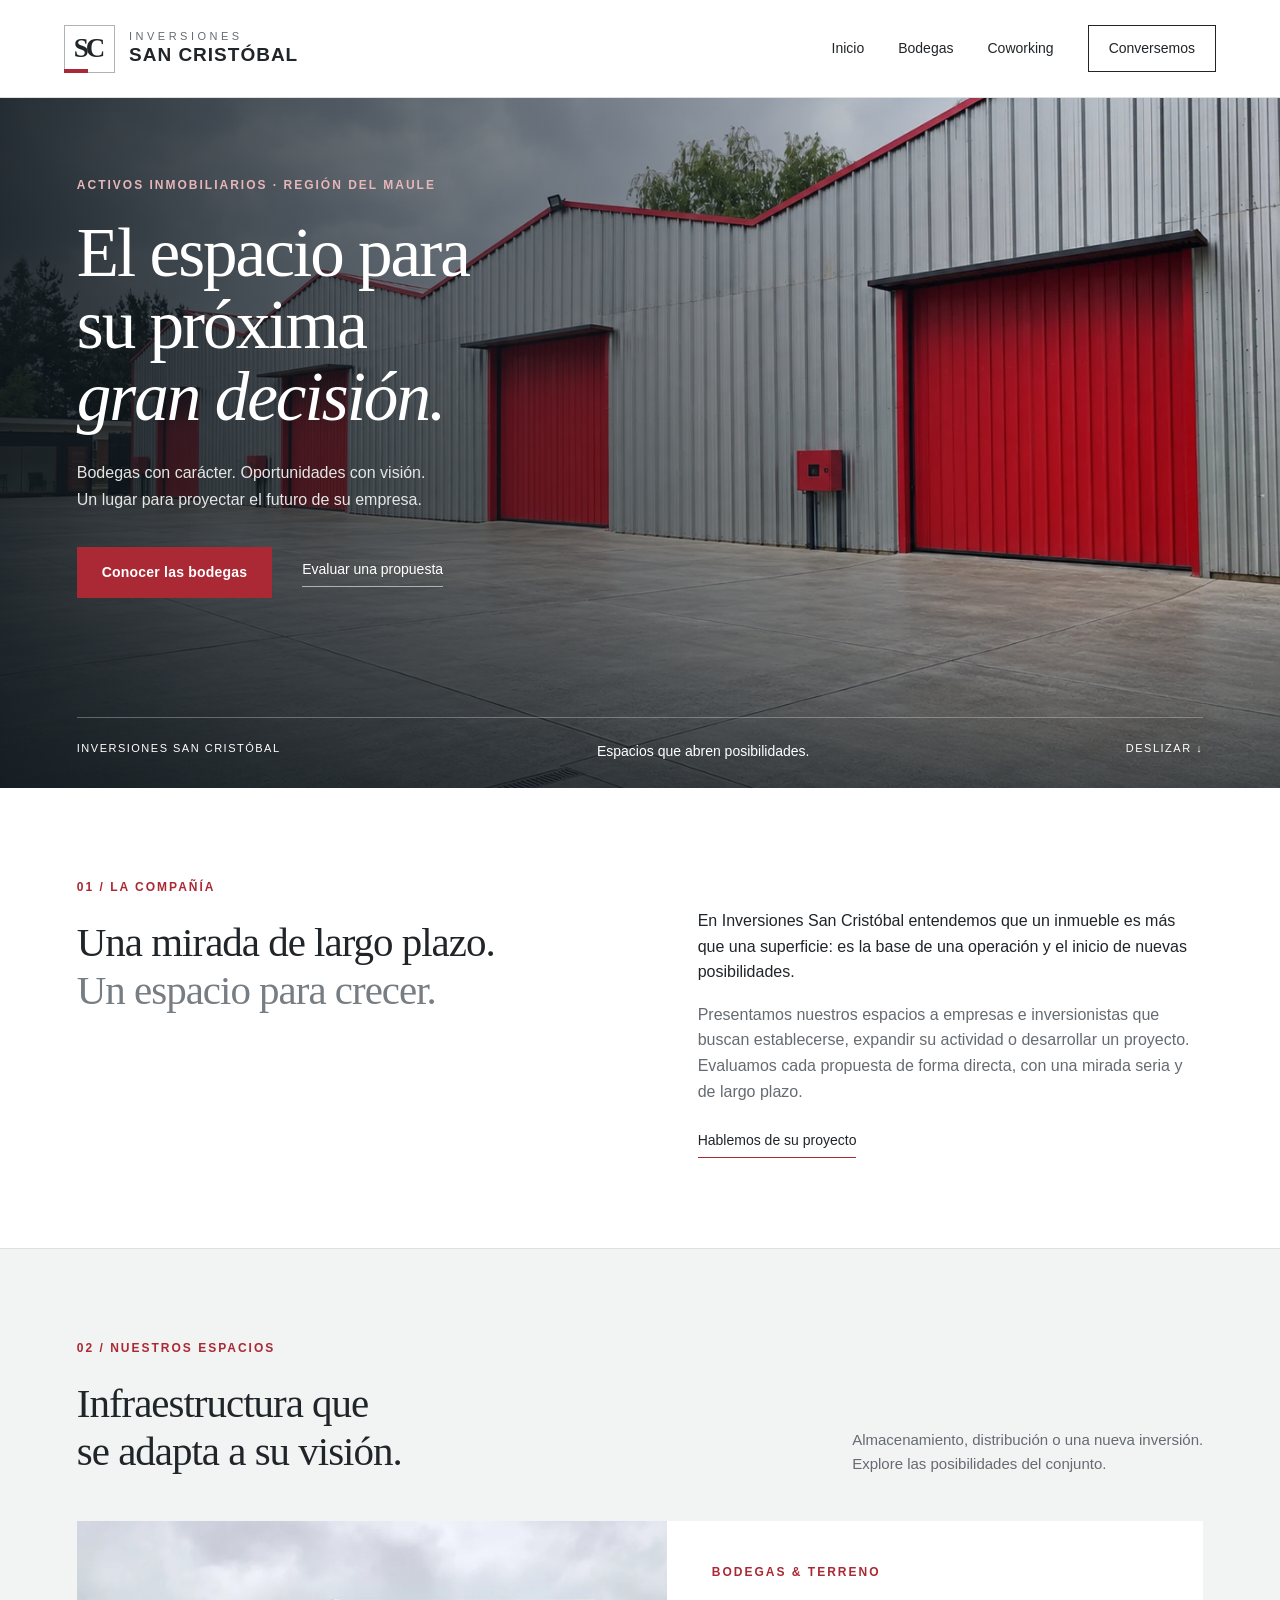
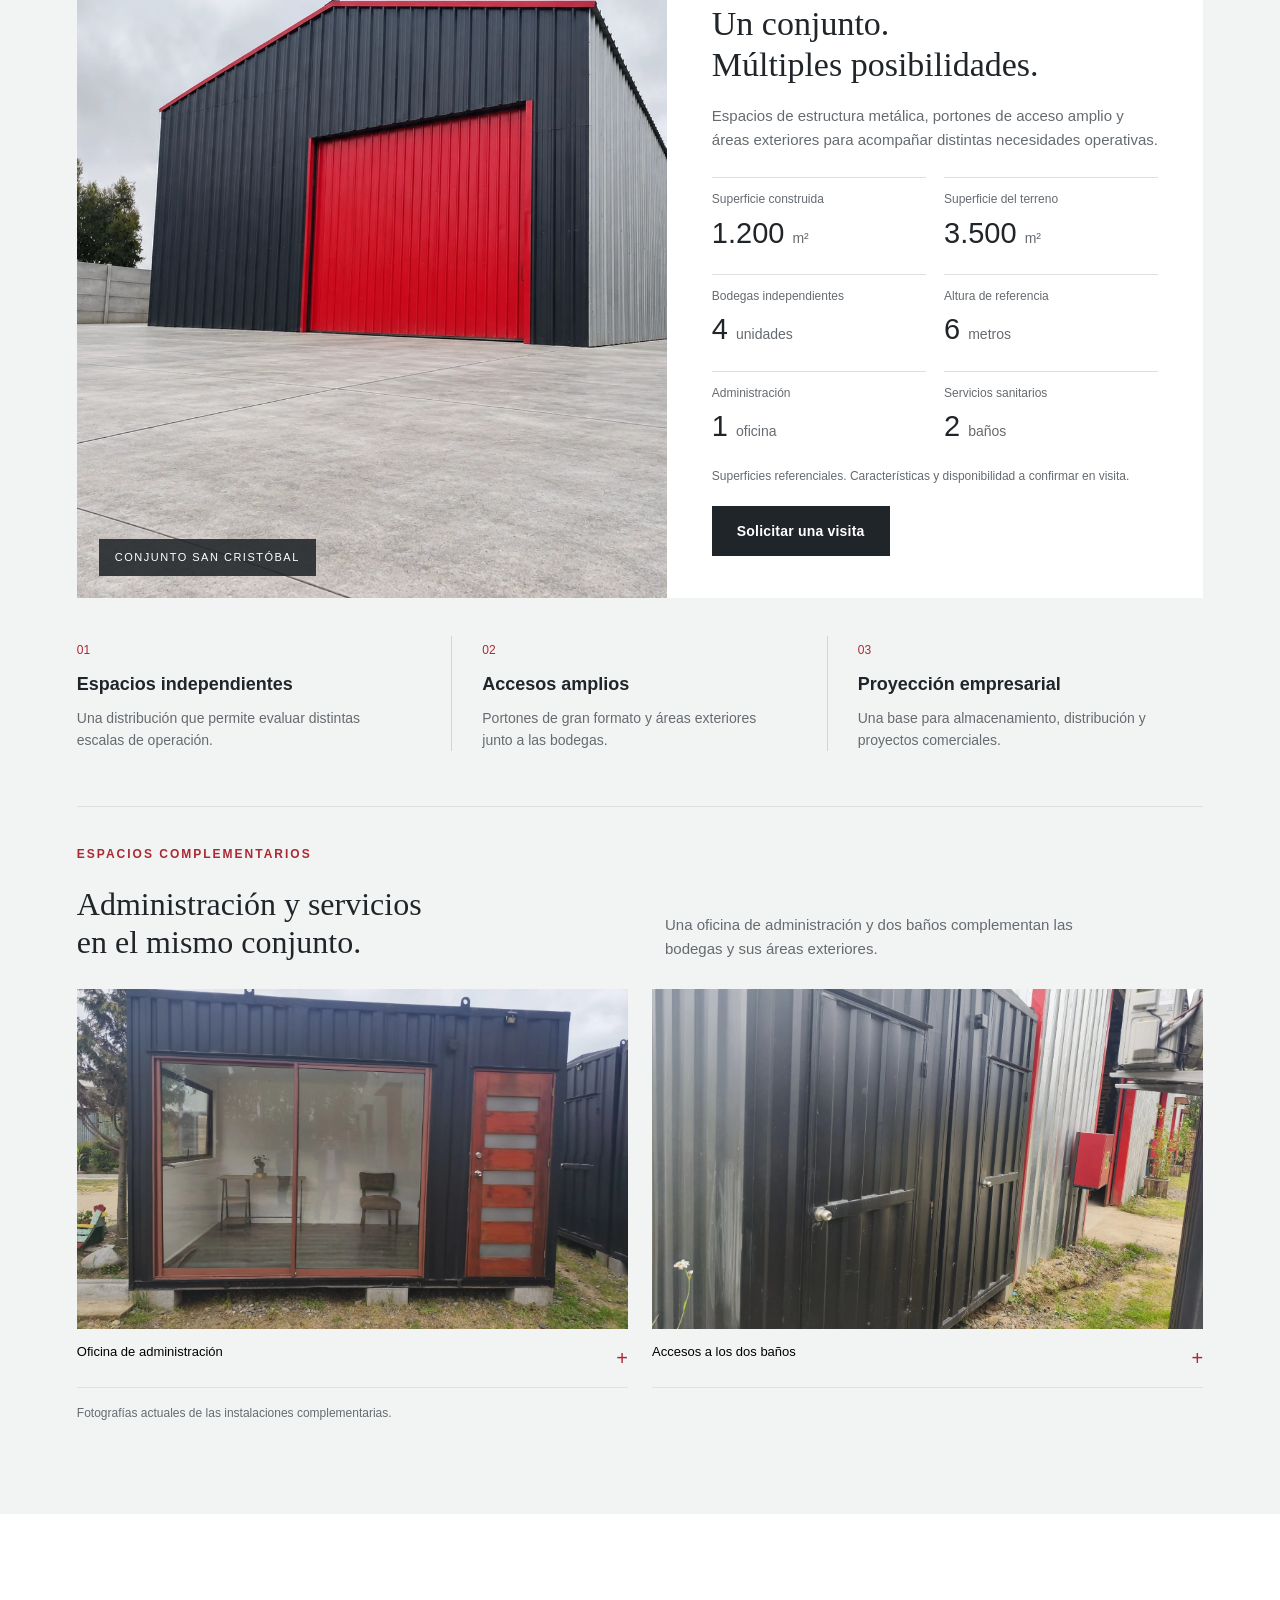
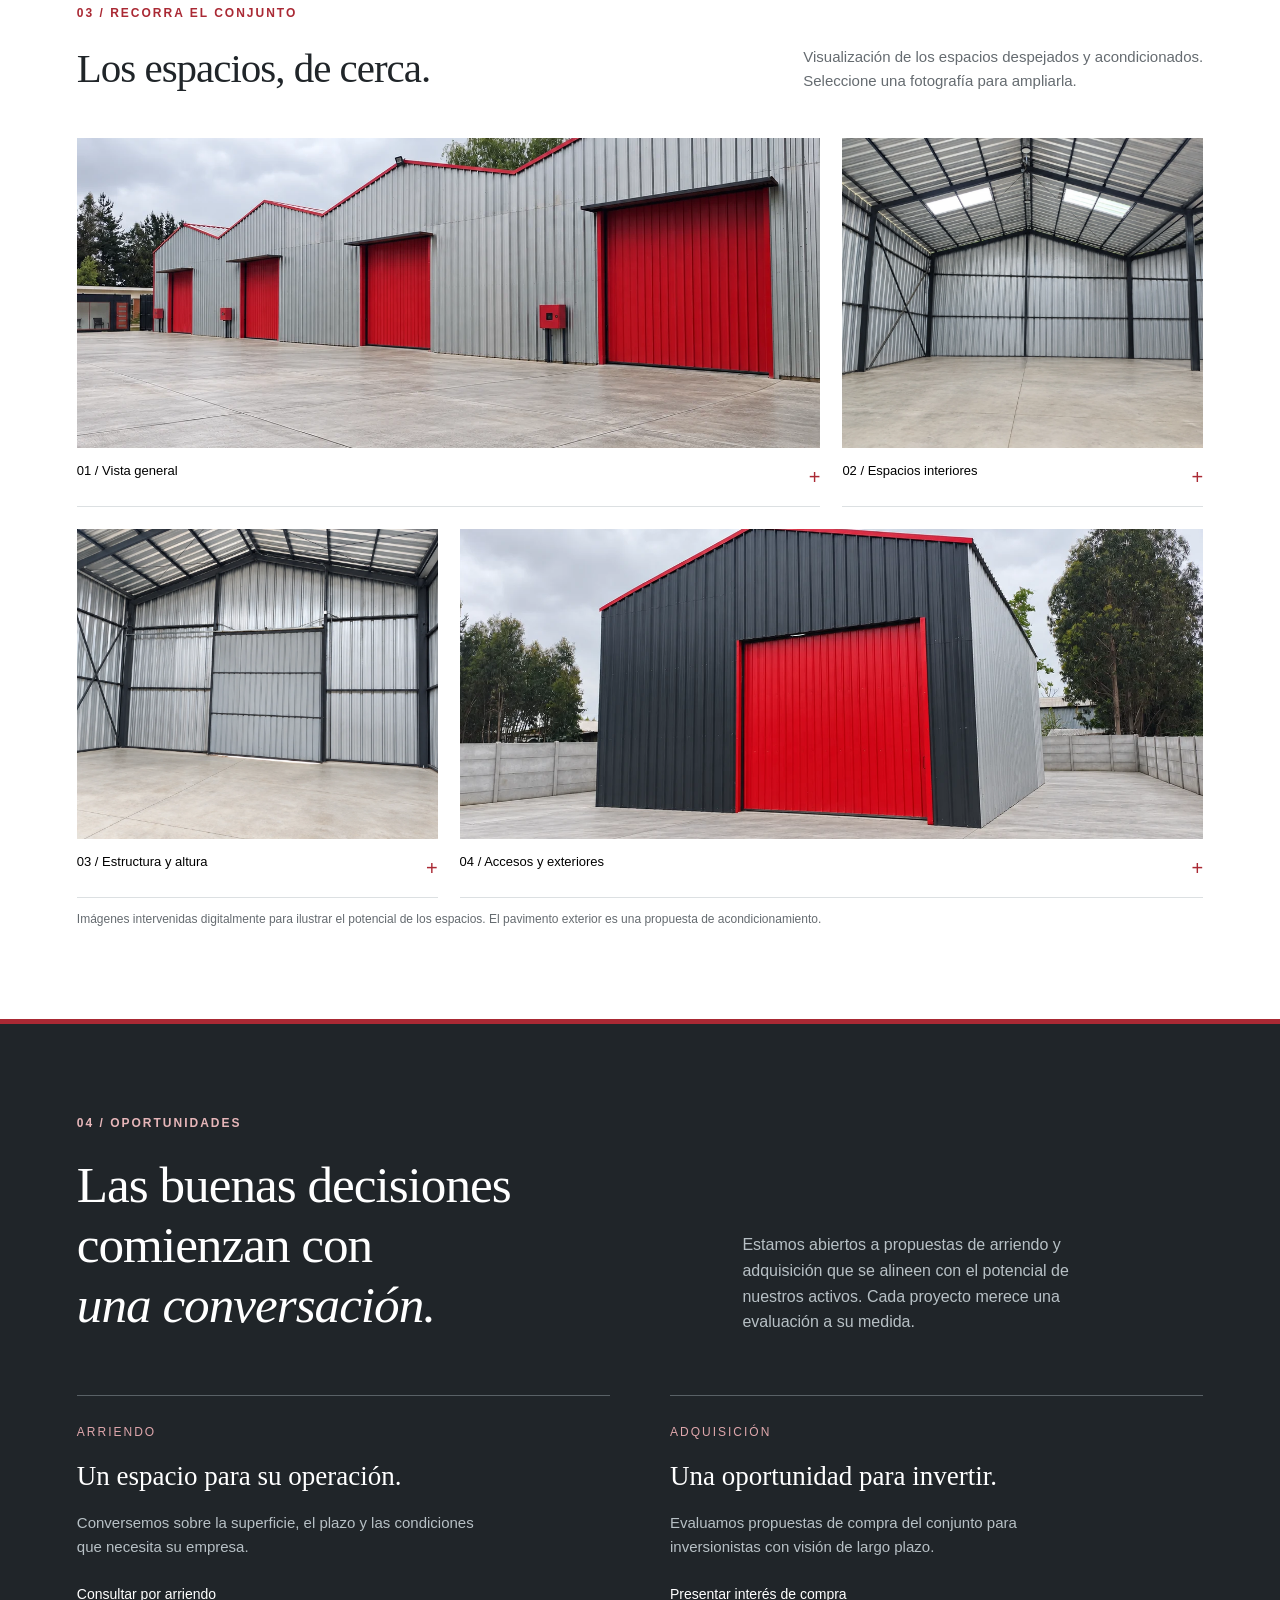
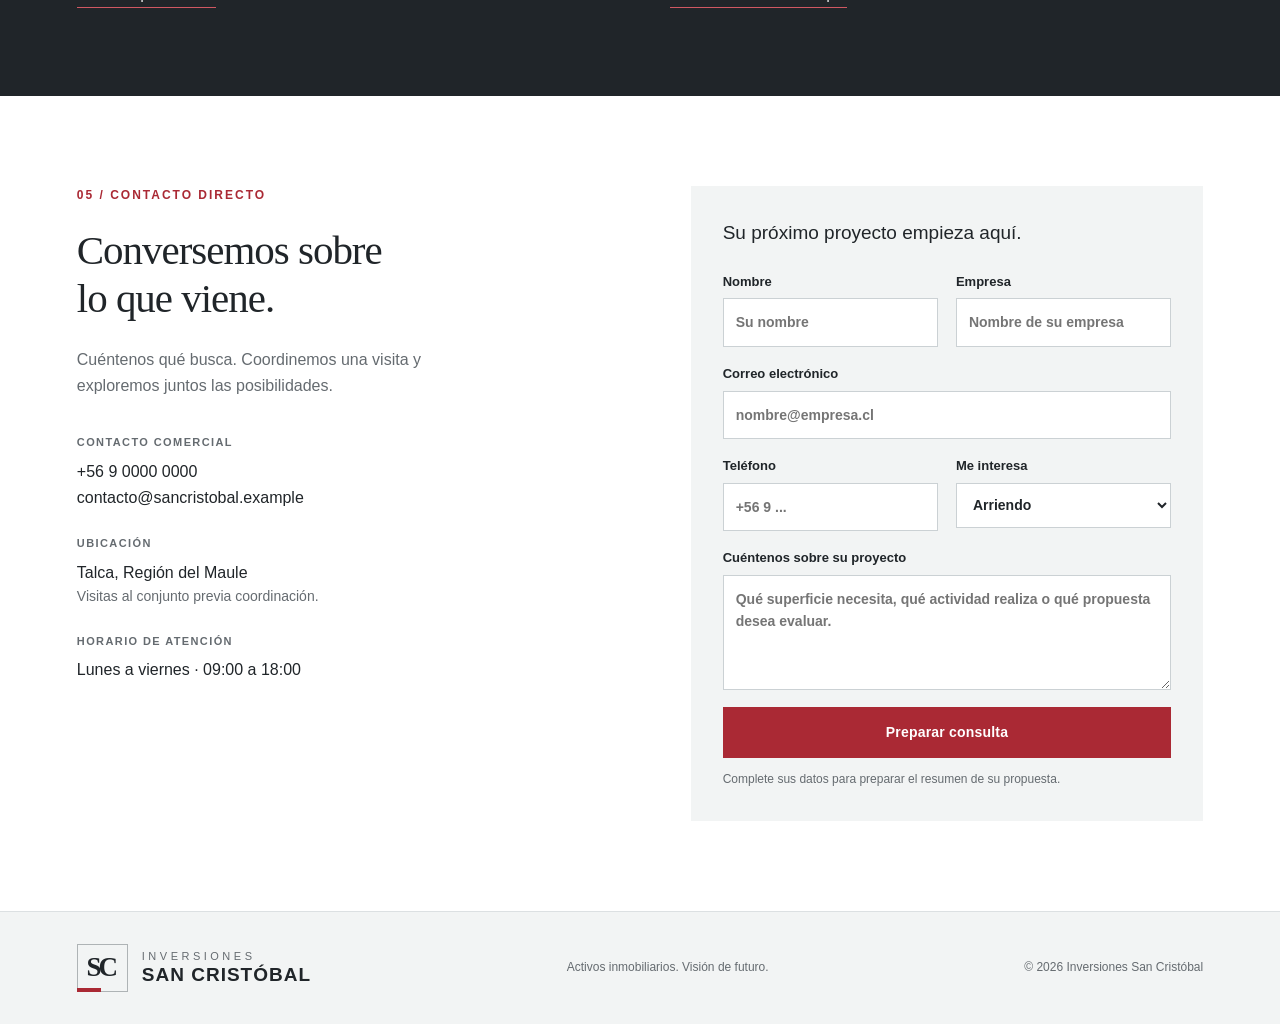
==== bodegas.html @ c9595357 "Añadir portada corporativa dividida y página de coworking" ====
<!doctype html>
<html lang="es"><head><meta charset="utf-8"><meta name="viewport" content="width=device-width,initial-scale=1"><title>Bodegas | Inversiones San Cristóbal</title><meta name="description" content="Espacios para empresas con visión de futuro. Conozca las bodegas de Inversiones San Cristóbal y conversemos sobre su próximo proyecto."><meta name="theme-color" content="#202529"><link rel="icon" type="image/svg+xml" href="data:image/svg+xml,%3Csvg xmlns='http://www.w3.org/2000/svg' viewBox='0 0 32 32'%3E%3Crect width='32' height='32' fill='%23202529'/%3E%3Cpath d='M7 24V11h6v13m6 0V7h6v17' fill='none' stroke='%23bc343e' stroke-width='3'/%3E%3C/svg%3E"><link rel="stylesheet" href="style.css"></head>
<body>
<header><a class="brand" href="index.html" aria-label="Inversiones San Cristóbal, inicio"><span class="monogram" aria-hidden="true">SC<span></span></span><span class="brand-text"><small>INVERSIONES</small><strong>SAN CRISTÓBAL</strong></span></a><nav aria-label="Navegación principal" id="navigation"><a href="index.html">Inicio</a><a href="bodegas.html">Bodegas</a><a href="coworking.html">Coworking</a><a class="nav-contact" href="#contacto">Conversemos</a></nav><button id="menu" class="menu" aria-expanded="false" aria-controls="navigation" aria-label="Abrir menú">Menú <span>☰</span></button></header>
<main>
<section class="hero" id="inicio"><img class="hero-img" src="assets/229619-acondicionada.webp" alt="Conjunto de bodegas metálicas con amplios portones rojos"><div class="hero-shade"></div><div class="hero-content"><span class="eyebrow light">ACTIVOS INMOBILIARIOS · REGIÓN DEL MAULE</span><h1>El espacio para<br>su próxima<br><em>gran decisión.</em></h1><p>Bodegas con carácter. Oportunidades con visión.<br>Un lugar para proyectar el futuro de su empresa.</p><div class="hero-actions"><a class="button red" href="#bodegas">Conocer las bodegas</a><a class="text-link" href="#contacto">Evaluar una propuesta</a></div></div><div class="hero-bottom"><span>INVERSIONES SAN CRISTÓBAL</span><span>Espacios que abren posibilidades.</span><a href="#nosotros" aria-label="Descubrir la compañía">DESLIZAR ↓</a></div></section>
<section class="intro section" id="nosotros"><div><span class="eyebrow">01 / LA COMPAÑÍA</span><h2>Una mirada de largo plazo.<br><span>Un espacio para crecer.</span></h2></div><div class="intro-copy"><p>En Inversiones San Cristóbal entendemos que un inmueble es más que una superficie: es la base de una operación y el inicio de nuevas posibilidades.</p><p>Presentamos nuestros espacios a empresas e inversionistas que buscan establecerse, expandir su actividad o desarrollar un proyecto. Evaluamos cada propuesta de forma directa, con una mirada seria y de largo plazo.</p><a class="underlined" href="#contacto">Hablemos de su proyecto</a></div></section>
<section class="property section" id="bodegas"><div class="section-top"><div><span class="eyebrow">02 / NUESTROS ESPACIOS</span><h2>Infraestructura que<br>se adapta a su visión.</h2></div><p>Almacenamiento, distribución o una nueva inversión.<br>Explore las posibilidades del conjunto.</p></div><div class="property-layout"><div class="property-photo"><img src="assets/229628-acondicionada.webp" alt="Fachada de bodega independiente con portón rojo" loading="lazy"><span class="photo-tag">CONJUNTO SAN CRISTÓBAL</span></div><div class="property-info"><span class="eyebrow">BODEGAS & TERRENO</span><h3>Un conjunto.<br>Múltiples posibilidades.</h3><p>Espacios de estructura metálica, portones de acceso amplio y áreas exteriores para acompañar distintas necesidades operativas.</p><dl class="specs"><div><dt>Superficie construida</dt><dd>1.200 <small>m²</small></dd></div><div><dt>Superficie del terreno</dt><dd>3.500 <small>m²</small></dd></div><div><dt>Bodegas independientes</dt><dd>4 <small>unidades</small></dd></div><div><dt>Altura de referencia</dt><dd>6 <small>metros</small></dd></div><div><dt>Administración</dt><dd>1 <small>oficina</small></dd></div><div><dt>Servicios sanitarios</dt><dd>2 <small>baños</small></dd></div></dl><p class="fine">Superficies referenciales. Características y disponibilidad a confirmar en visita.</p><a class="button dark" href="#contacto">Solicitar una visita</a></div></div><div class="features"><article><span>01</span><h3>Espacios independientes</h3><p>Una distribución que permite evaluar distintas escalas de operación.</p></article><article><span>02</span><h3>Accesos amplios</h3><p>Portones de gran formato y áreas exteriores junto a las bodegas.</p></article><article><span>03</span><h3>Proyección empresarial</h3><p>Una base para almacenamiento, distribución y proyectos comerciales.</p></article></div><div class="amenities"><div class="amenities-heading"><span class="eyebrow">ESPACIOS COMPLEMENTARIOS</span><h3>Administración y servicios<br>en el mismo conjunto.</h3><p>Una oficina de administración y dos baños complementan las bodegas y sus áreas exteriores.</p></div><div class="amenities-photos"><button class="gallery-item" data-image="oficina-frente" data-caption="Oficina de administración · fotografía actual" aria-label="Ampliar oficina de administración"><img src="assets/oficina-frente.webp" alt="Oficina de administración con frente vidriado y puerta de madera" loading="lazy"><span>Oficina de administración <b>+</b></span></button><button class="gallery-item" data-image="banos-accesos" data-caption="Accesos exteriores a los dos baños · fotografía actual" aria-label="Ampliar accesos a los dos baños"><img src="assets/banos-accesos.webp" alt="Dos puertas de acceso exterior a los baños del conjunto" loading="lazy"><span>Accesos a los dos baños <b>+</b></span></button></div><p class="form-note">Fotografías actuales de las instalaciones complementarias.</p></div></section>
<section class="gallery section" id="galeria"><div class="section-top"><div><span class="eyebrow">03 / RECORRA EL CONJUNTO</span><h2>Los espacios, de cerca.</h2></div><p>Visualización de los espacios despejados y acondicionados.<br>Seleccione una fotografía para ampliarla.</p></div><div class="gallery-grid"><button class="gallery-item wide" data-image="229619" data-caption="Vista general del conjunto" aria-label="Ampliar vista general"><img src="assets/229619-acondicionada.webp" alt="Vista general de las bodegas y su área exterior" loading="lazy"><span>01 / Vista general <b>+</b></span></button><button class="gallery-item" data-image="229610" data-caption="Interior de una bodega" aria-label="Ampliar interior"><img src="assets/229610-acondicionada.webp" alt="Interior de bodega con estructura metálica y piso de hormigón" loading="lazy"><span>02 / Espacios interiores <b>+</b></span></button><button class="gallery-item" data-image="229638" data-caption="Estructura y capacidad interior" aria-label="Ampliar estructura"><img src="assets/229638-acondicionada.webp" alt="Altura y estructura del interior de una bodega" loading="lazy"><span>03 / Estructura y altura <b>+</b></span></button><button class="gallery-item wide" data-image="229626" data-caption="Bodega independiente y su acceso" aria-label="Ampliar fachada"><img src="assets/229626-acondicionada.webp" alt="Bodega independiente con revestimiento grafito y portón rojo" loading="lazy"><span>04 / Accesos y exteriores <b>+</b></span></button></div><p class="form-note">Imágenes intervenidas digitalmente para ilustrar el potencial de los espacios. El pavimento exterior es una propuesta de acondicionamiento.</p></section>
<section class="opportunities section"><span class="eyebrow light">04 / OPORTUNIDADES</span><div class="opportunity-heading"><h2>Las buenas decisiones<br>comienzan con<br><em>una conversación.</em></h2><p>Estamos abiertos a propuestas de arriendo y adquisición que se alineen con el potencial de nuestros activos. Cada proyecto merece una evaluación a su medida.</p></div><div class="paths"><article><span>ARRIENDO</span><h3>Un espacio para su operación.</h3><p>Conversemos sobre la superficie, el plazo y las condiciones que necesita su empresa.</p><a href="#contacto" data-interest="Arriendo">Consultar por arriendo</a></article><article><span>ADQUISICIÓN</span><h3>Una oportunidad para invertir.</h3><p>Evaluamos propuestas de compra del conjunto para inversionistas con visión de largo plazo.</p><a href="#contacto" data-interest="Compra">Presentar interés de compra</a></article></div></section>
<section class="contact section" id="contacto"><div class="contact-copy"><span class="eyebrow">05 / CONTACTO DIRECTO</span><h2>Conversemos sobre<br>lo que viene.</h2><p>Cuéntenos qué busca. Coordinemos una visita y exploremos juntos las posibilidades.</p><div class="contact-details"><div><span>CONTACTO COMERCIAL</span><strong>+56 9 0000 0000</strong><strong>contacto@sancristobal.example</strong></div><div><span>UBICACIÓN</span><strong>Talca, Región del Maule</strong><p>Visitas al conjunto previa coordinación.</p></div><div><span>HORARIO DE ATENCIÓN</span><strong>Lunes a viernes · 09:00 a 18:00</strong></div></div></div><form id="contact-form"><h3>Su próximo proyecto empieza aquí.</h3><div class="field-row"><label>Nombre<input name="nombre" autocomplete="name" placeholder="Su nombre" required></label><label>Empresa<input name="empresa" autocomplete="organization" placeholder="Nombre de su empresa"></label></div><label>Correo electrónico<input type="email" name="correo" autocomplete="email" placeholder="nombre@empresa.cl" required></label><div class="field-row"><label>Teléfono<input name="telefono" type="tel" autocomplete="tel" placeholder="+56 9 ..."></label><label>Me interesa<select name="interes" id="interest"><option>Arriendo</option><option>Compra</option><option>Coordinar una visita</option><option>Otra consulta</option></select></label></div><label>Cuéntenos sobre su proyecto<textarea name="mensaje" rows="4" placeholder="Qué superficie necesita, qué actividad realiza o qué propuesta desea evaluar." required></textarea></label><button class="button red" type="submit">Preparar consulta</button><p class="form-note">Complete sus datos para preparar el resumen de su propuesta.</p></form></section>
</main>
<footer><a class="brand" href="index.html"><span class="monogram" aria-hidden="true">SC<span></span></span><span class="brand-text"><small>INVERSIONES</small><strong>SAN CRISTÓBAL</strong></span></a><p>Activos inmobiliarios. Visión de futuro.</p><span>© 2026 Inversiones San Cristóbal</span></footer>
<dialog id="lightbox" class="lightbox"><button class="close" aria-label="Cerrar fotografía">×</button><img alt=""><div class="lightbox-bar"><button id="prev" aria-label="Fotografía anterior">Anterior</button><p></p><button id="next" aria-label="Fotografía siguiente">Siguiente</button></div></dialog>
<dialog id="proposal" class="proposal"><button class="close" aria-label="Cerrar resumen">×</button><span class="eyebrow">RESUMEN DE CONSULTA</span><h2>Su propuesta,<br>lista para revisar.</h2><pre id="summary"></pre><p>Esta es una demostración. La consulta no se ha enviado y los datos de contacto son de muestra.</p><button class="button dark" id="copy">Copiar resumen</button><span id="copy-status" role="status"></span></dialog>
<script src="app.js"></script></body></html>
---- style.css ----
:root{--ink:#202529;--muted:#656b70;--red:#aa2934;--line:#dce0e2;--paper:#f2f4f4;--white:#fff}*{box-sizing:border-box}html{scroll-behavior:smooth;scroll-padding-top:95px}body{margin:0;color:var(--ink);font-family:Arial,Helvetica,sans-serif;font-size:16px;line-height:1.6}a{color:inherit;text-decoration:none}button,input,select,textarea{font:inherit}button,a,input,textarea,select{-webkit-tap-highlight-color:transparent}button{cursor:pointer}a:focus-visible,button:focus-visible{outline:3px solid #d64a55;outline-offset:5px}header{height:98px;padding:0 5%;display:flex;align-items:center;justify-content:space-between;background:white;border-bottom:1px solid var(--line)}.brand{display:flex;align-items:center;gap:14px;width:max-content}.monogram{position:relative;display:flex;align-items:center;justify-content:center;width:51px;height:48px;font-family:Georgia,serif;font-size:27px;font-weight:bold;letter-spacing:-3px;border:1px solid #aeb3b5;padding-right:3px}.monogram span{position:absolute;bottom:-1px;left:-1px;height:4px;width:24px;background:var(--red)}.brand-text{display:flex;flex-direction:column;line-height:1.3}.brand-text small{font-size:11px;letter-spacing:3.5px;color:var(--muted)}.brand-text strong{font-size:19px;letter-spacing:1px}nav{display:flex;align-items:center;gap:34px;font-size:14px}nav a:hover{color:var(--red)}.nav-contact{border:1px solid var(--ink);padding:11px 20px}.menu{display:none}.hero{height:690px;position:relative;color:white;isolation:isolate;overflow:hidden}.hero-img{position:absolute;inset:0;width:100%;height:100%;object-fit:cover;object-position:50% 55%;z-index:-3}.hero-shade{position:absolute;inset:0;background:linear-gradient(90deg,rgba(14,22,27,.88),rgba(14,22,27,.5) 44%,rgba(14,22,27,.08) 83%),linear-gradient(0deg,rgba(14,22,27,.65),transparent 35%);z-index:-2}.hero-content{padding:78px 6%}.eyebrow{display:block;font-size:12px;letter-spacing:2px;font-weight:700;color:var(--red);margin-bottom:22px}.eyebrow.light{color:#e6b6b9}h1,h2,h3,p{margin:0}h1{font-family:Georgia,'Times New Roman',serif;font-size:clamp(48px,5.4vw,79px);font-weight:400;letter-spacing:-2px;line-height:1.04}h1 em,h2 em{font-weight:400;font-style:italic}h1 em{color:#fff} .hero-content p{margin-top:26px;color:#e4e5e5;line-height:1.7}.hero-actions{display:flex;align-items:center;gap:30px;margin-top:34px}.button{display:inline-flex;align-items:center;justify-content:center;padding:14px 25px;min-height:50px;font-size:14px;font-weight:600;letter-spacing:.2px;border:0;transition:background .2s}.red{background:var(--red);color:white}.red:hover{background:#89212b}.dark{background:var(--ink);color:white}.dark:hover{background:#3c454a}.text-link{font-size:14px;border-bottom:1px solid #afb1b2;padding-bottom:5px}.hero-bottom{position:absolute;bottom:26px;left:6%;right:6%;display:flex;justify-content:space-between;gap:20px;padding-top:22px;border-top:1px solid #ffffff4a;font-size:11px;letter-spacing:1.5px}.hero-bottom span:nth-child(2){font-size:14px;letter-spacing:0}.section{padding:90px 6%}h2{font-family:Georgia,'Times New Roman',serif;font-weight:400;font-size:clamp(33px,3.2vw,49px);line-height:1.17;letter-spacing:-1px}h2 span{color:#777e83}.intro{display:grid;grid-template-columns:1.05fr 1fr;gap:8%;border-bottom:1px solid var(--line)}.intro-copy{padding-top:30px}.intro-copy p+p{margin-top:17px;color:var(--muted)}.underlined{display:inline-block;border-bottom:1px solid var(--red);margin-top:25px;font-size:14px;padding-bottom:5px}.property{background:var(--paper)}.section-top{display:flex;justify-content:space-between;gap:35px;align-items:end;margin-bottom:45px}.section-top>p{font-size:15px;color:var(--muted)}.property-layout{display:grid;grid-template-columns:1.1fr 1fr;background:white}.property-photo{position:relative;min-height:565px}.property-photo img{height:100%;width:100%;position:absolute;object-fit:cover;object-position:58% center}.photo-tag{position:absolute;bottom:22px;left:22px;background:#202529df;color:white;font-size:11px;letter-spacing:1.5px;padding:10px 16px}.property-info{padding:42px 45px}.property-info h3{font-family:Georgia,serif;font-size:34px;line-height:1.2;font-weight:400}.property-info>p{font-size:15px;color:var(--muted);margin-top:19px}.specs{display:grid;grid-template-columns:1fr 1fr;gap:21px 18px;margin:25px 0 0}.specs div{border-top:1px solid var(--line);padding-top:12px}.specs dt{font-size:12px;color:var(--muted)}.specs dd{margin:3px 0 0;font-size:29px;font-weight:400;line-height:1.4}.specs small{font-size:14px;color:var(--muted)}.property-info .fine{font-size:12px;margin:20px 0}.features{display:grid;grid-template-columns:repeat(3,1fr);margin-top:38px}.features article{padding:0 30px;border-right:1px solid #cfd4d6}.features article:first-child{padding-left:0}.features article:last-child{border:0}.features span{font-size:12px;color:var(--red)}.features h3{font-size:18px;margin:8px 0}.features p{color:var(--muted);font-size:14px;max-width:300px}.gallery-grid{display:grid;grid-template-columns:1fr 1fr 1fr;gap:22px}.gallery-item{border:0;background:none;padding:0;text-align:left;min-width:0}.gallery-item.wide{grid-column:span 2}.gallery-item img{width:100%;height:310px;object-fit:cover;display:block;transition:filter .25s}.gallery-item:hover img{filter:brightness(.84)}.gallery-item span{display:flex;justify-content:space-between;padding:13px 0;border-bottom:1px solid var(--line);font-size:13px}.gallery-item b{font-size:20px;color:var(--red);font-weight:400}.opportunities{background:var(--ink);color:white;border-top:5px solid var(--red)}.opportunity-heading{display:grid;grid-template-columns:1.2fr 1fr;gap:10%;align-items:end}.opportunity-heading>p{color:#b7c0c5;max-width:390px}.opportunity-heading h2{font-size:clamp(37px,4vw,57px)}.paths{display:grid;grid-template-columns:1fr 1fr;gap:60px;margin-top:60px}.paths article{border-top:1px solid #596166;padding-top:22px}.paths span{font-size:12px;letter-spacing:2px;color:#dfa7ac}.paths h3{font-family:Georgia,serif;font-weight:400;font-size:27px;margin-top:12px}.paths p{font-size:15px;color:#b7c0c5;max-width:420px;margin:12px 0 22px}.paths a{font-size:14px;border-bottom:1px solid #cf5862;padding-bottom:5px}.contact{display:grid;grid-template-columns:1fr 1fr;gap:9%}.contact-copy>p{color:var(--muted);margin-top:24px;max-width:350px}.contact-details{margin-top:36px;display:grid;gap:25px}.contact-details span{display:block;font-size:11px;font-weight:600;letter-spacing:1.4px;color:var(--muted);margin-bottom:7px}.contact-details strong{display:block;font-size:16px;font-weight:500;overflow-wrap:anywhere}.contact-details p{font-size:14px;color:var(--muted)}form{padding:32px;background:var(--paper);align-self:start}form h3{font-size:19px;font-weight:500;margin-bottom:23px}.field-row{display:grid;grid-template-columns:1fr 1fr;gap:18px}label{display:block;font-size:13px;font-weight:600;margin-bottom:17px}input,select,textarea{display:block;width:100%;padding:12px;margin-top:6px;border:1px solid #cbd1d4;border-radius:0;background:white;color:var(--ink);font-size:14px;min-height:45px}textarea{resize:vertical}input:focus,textarea:focus,select:focus{outline:2px solid var(--red);outline-offset:1px}form .button{width:100%}.form-note{font-size:12px;color:var(--muted);margin-top:12px}footer{background:var(--paper);padding:32px 6%;display:flex;align-items:center;justify-content:space-between;gap:25px;border-top:1px solid var(--line)}footer p,footer>span{font-size:12px;color:var(--muted)}dialog{border:0;padding:0;max-width:90vw;max-height:90dvh}dialog::backdrop{background:#10171be8}.close{position:absolute;top:12px;right:12px;background:white;border:0;width:44px;height:44px;font-size:30px;line-height:1;z-index:2}.lightbox{background:var(--ink);color:white;width:1050px}.lightbox>img{display:block;width:100%;height:min(70dvh,750px);object-fit:contain}.lightbox-bar{display:flex;justify-content:space-between;align-items:center;padding:14px 20px;gap:15px}.lightbox-bar button{background:transparent;border:1px solid #7e8589;color:white;font-size:14px;padding:9px 14px}.lightbox-bar p{font-size:14px;text-align:center}.proposal{width:600px;padding:40px}.proposal h2{font-size:34px}.proposal pre{white-space:pre-wrap;overflow-wrap:anywhere;font-family:inherit;font-size:15px;background:var(--paper);padding:18px;max-height:32dvh;overflow:auto}.proposal>p{font-size:14px;color:var(--muted);margin-bottom:20px}.proposal #copy-status{display:block;font-size:14px;margin-top:10px}@media(min-width:1700px){.section{padding-left:max(6%,calc((100vw - 1500px)/2));padding-right:max(6%,calc((100vw - 1500px)/2))}}@media(max-width:950px){header{height:82px}nav{gap:19px}nav a{font-size:12px}.hero{height:650px}.property-info{padding:30px}.contact{gap:5%}form{padding:25px}footer{flex-wrap:wrap}.brand-text strong{font-size:17px}.property-photo{min-height:600px}}@media(max-width:700px){html{scroll-padding-top:70px}header{height:78px;padding:0 6%;position:relative;z-index:10}.monogram{width:40px;height:40px;font-size:23px}.brand{gap:10px}.brand-text small{font-size:9px;letter-spacing:2.7px}.brand-text strong{font-size:14px;letter-spacing:.7px}.menu{display:block;border:0;background:none;font-size:12px;padding:12px 0 12px 12px}.menu span{font-size:18px;margin-left:6px}nav{display:none;position:absolute;top:78px;left:0;right:0;background:white;box-shadow:0 15px 30px #0002;padding:22px 6%;flex-direction:column;align-items:stretch;gap:14px}nav.open{display:flex}nav a{font-size:15px;padding:8px 0}nav .nav-contact{text-align:center;padding:10px}.hero{height:640px}.hero-content{padding-top:65px}.hero-img{object-position:64% center}.hero-shade{background:linear-gradient(90deg,#111a20d9,#111a2070),linear-gradient(0deg,#111a20bd,transparent 40%)}h1{font-size:52px;letter-spacing:-1.5px}.hero .eyebrow{font-size:10px;letter-spacing:1.3px}.hero-content p{font-size:15px;max-width:290px}.hero-actions{flex-direction:column;align-items:flex-start;gap:22px;margin-top:28px}.hero-bottom{bottom:21px;align-items:center}.hero-bottom span:first-child{font-size:9px;letter-spacing:1px}.hero-bottom span:nth-child(2){display:none}.hero-bottom a{font-size:9px}.section{padding:58px 6%}.eyebrow{font-size:10px;letter-spacing:1.5px;margin-bottom:18px}h2{font-size:34px}.intro{grid-template-columns:1fr;gap:15px}.intro-copy{padding-top:10px}.section-top{display:block;margin-bottom:30px}.section-top>p{margin-top:20px;font-size:14px}.property-layout{grid-template-columns:1fr}.property-photo{min-height:340px}.property-info{padding:29px 24px}.property-info h3{font-size:31px}.features{grid-template-columns:1fr;gap:22px;margin-top:29px}.features article,.features article:first-child{border-right:0;border-bottom:1px solid var(--line);padding:0 0 20px}.features p{max-width:none}.gallery-grid{grid-template-columns:1fr 1fr;gap:20px 14px}.gallery-item.wide{grid-column:span 2}.gallery-item img{height:210px}.gallery-item.wide img{height:260px}.gallery-item span{font-size:11px;align-items:center}.opportunity-heading{grid-template-columns:1fr;gap:25px}.opportunity-heading h2{font-size:40px}.opportunity-heading>p{font-size:15px}.paths{grid-template-columns:1fr;gap:30px;margin-top:36px}.paths h3{font-size:25px}.contact{grid-template-columns:1fr;gap:35px}.contact-copy>p{max-width:none}form{padding:24px 20px}.field-row{grid-template-columns:1fr;gap:0}footer{display:block;padding:30px 6%}footer p{margin:22px 0 8px}.lightbox-bar{padding:12px 10px;gap:10px}.lightbox-bar p{font-size:11px}.lightbox-bar button{font-size:12px;padding:8px}.proposal{padding:30px 22px}.proposal h2{font-size:28px}}@media(prefers-reduced-motion:reduce){html{scroll-behavior:auto}*{transition:none!important}}

.amenities{margin-top:55px;border-top:1px solid var(--line);padding-top:38px}.amenities-heading{display:grid;grid-template-columns:1fr 1fr;gap:12px 50px;align-items:end}.amenities-heading .eyebrow{grid-column:1/-1;margin-bottom:8px}.amenities-heading h3{font-family:Georgia,serif;font-size:32px;line-height:1.2;font-weight:400}.amenities-heading p{color:var(--muted);font-size:15px;max-width:420px}.amenities-photos{display:grid;grid-template-columns:1fr 1fr;gap:24px;margin-top:28px}.amenities-photos img{height:340px;object-position:center}.amenities .form-note{margin-top:16px}@media(max-width:700px){.amenities{margin-top:34px;padding-top:28px}.amenities-heading{grid-template-columns:1fr;gap:16px}.amenities-heading h3{font-size:29px}.amenities-photos{grid-template-columns:1fr;gap:24px}.amenities-photos img{height:260px}}

/* Corporate gateway and coworking */
.mobile-only{display:none}.portal-page{background:#f5f6f6}.portal-header{height:100px}.portal-location{font-size:11px;letter-spacing:1.8px;color:var(--muted)}.portal-intro{text-align:center;padding:37px 6% 32px}.portal-intro .eyebrow{margin-bottom:10px;font-size:11px}.portal-intro h1{font-family:Georgia,serif;font-size:43px;letter-spacing:-1px;line-height:1.2}.portal-intro p{font-size:14px;color:var(--muted);margin-top:10px}.split-portal{display:grid;grid-template-columns:1fr 1fr;gap:2px;background:white}.portal-panel{position:relative;isolation:isolate;display:block;min-height:550px;overflow:hidden;color:white}.portal-panel>img{position:absolute;inset:0;height:100%;width:100%;object-fit:cover;transition:transform .7s ease;z-index:-3}.warehouse-panel>img{object-position:67% center}.cowork-panel>img{object-position:52% center}.portal-panel-shade{position:absolute;inset:0;background:linear-gradient(0deg,rgba(13,23,29,.9),rgba(13,23,29,.1) 80%);z-index:-2}.portal-panel:hover>img{transform:scale(1.035)}.portal-number{position:absolute;top:30px;left:9%;font-size:10px;font-weight:600;letter-spacing:1.6px;color:#fff}.portal-panel-copy{position:absolute;bottom:95px;left:9%;right:9%}.portal-panel-copy .eyebrow{font-size:10px;margin-bottom:15px;letter-spacing:2px}.portal-panel-copy h2{font-size:65px;line-height:1;letter-spacing:-1.4px}.portal-panel-copy p{margin:20px 0 25px;color:#e2e7e9;font-size:16px;line-height:1.6}.portal-panel-copy .button{min-width:195px}.portal-cowork-button{background:#fff;color:var(--ink)}.portal-panel:hover .portal-cowork-button{background:#e3e8e8}.portal-bottom{position:absolute;bottom:25px;left:9%;right:9%;border-top:1px solid #ffffff40;padding-top:18px;font-size:10px;letter-spacing:1.7px}.portal-footer{padding:22px 5%;border:0}.portal-footer p{margin:0}.cowork-hero .hero-img{object-position:50% 45%}.cowork-detail{display:grid;grid-template-columns:1fr 1fr;gap:7%;background:var(--paper);align-items:center}.cowork-detail-image img{width:100%;height:560px;object-fit:cover;display:block}.cowork-detail-copy h2{font-size:40px;margin-bottom:30px}.cowork-benefit{display:flex;gap:20px;border-top:1px solid var(--line);padding:20px 0}.cowork-benefit>span{font-size:12px;color:var(--red);margin-top:3px}.cowork-benefit h3{font-size:18px;font-weight:500}.cowork-benefit p{font-size:15px;color:var(--muted);margin-top:6px}.cowork-gallery .gallery-grid{grid-template-columns:repeat(3,1fr)}.cowork-gallery .gallery-item img{height:270px}.cowork-invitation .button{margin-top:25px}.cowork-conditions{color:#b7c0c5;font-size:13px;border-top:1px solid #596166;padding-top:20px;margin-top:38px}.cowork-invitation .opportunity-heading p{color:#b7c0c5}@media(min-width:1500px){.portal-panel{min-height:620px}}@media(max-width:950px){.portal-panel{min-height:515px}.portal-panel-copy h2{font-size:53px}.portal-panel-copy p{font-size:15px}.cowork-detail-copy h2{font-size:34px}.cowork-detail-image img{height:580px}.cowork-gallery .gallery-grid{grid-template-columns:repeat(2,1fr)}}@media(max-width:700px){.portal-header{height:85px}.portal-location{font-size:9px;max-width:90px;text-align:right;line-height:1.6}.mobile-only{display:block}.portal-intro{padding:29px 6%}.portal-intro h1{font-size:34px;line-height:1.15}.portal-intro .eyebrow{font-size:9px;letter-spacing:1.4px}.portal-intro p{font-size:13px}.split-portal{grid-template-columns:1fr;gap:2px}.portal-panel{min-height:455px}.portal-number{left:7%;top:25px;font-size:9px}.portal-panel-copy{left:7%;right:7%;bottom:80px}.portal-panel-copy h2{font-size:51px}.portal-panel-copy p{font-size:15px;margin:15px 0 21px}.portal-panel-copy .eyebrow{font-size:9px;margin-bottom:12px}.portal-panel-copy .button{padding:12px 20px;min-height:46px}.portal-bottom{left:7%;right:7%;font-size:9px;bottom:20px;padding-top:15px}.portal-footer{display:flex;flex-direction:column;gap:6px;padding:23px 6%;text-align:center}.portal-footer p{margin:0}.cowork-detail{grid-template-columns:1fr;gap:30px}.cowork-detail-image img{height:300px}.cowork-detail-copy h2{font-size:33px}.cowork-gallery .gallery-grid{grid-template-columns:1fr}.cowork-gallery .gallery-item img{height:270px}.cowork-conditions{font-size:12px}.cowork-invitation .opportunity-heading h2{font-size:36px}}@media(prefers-reduced-motion:reduce){.portal-panel>img{transition:none}}
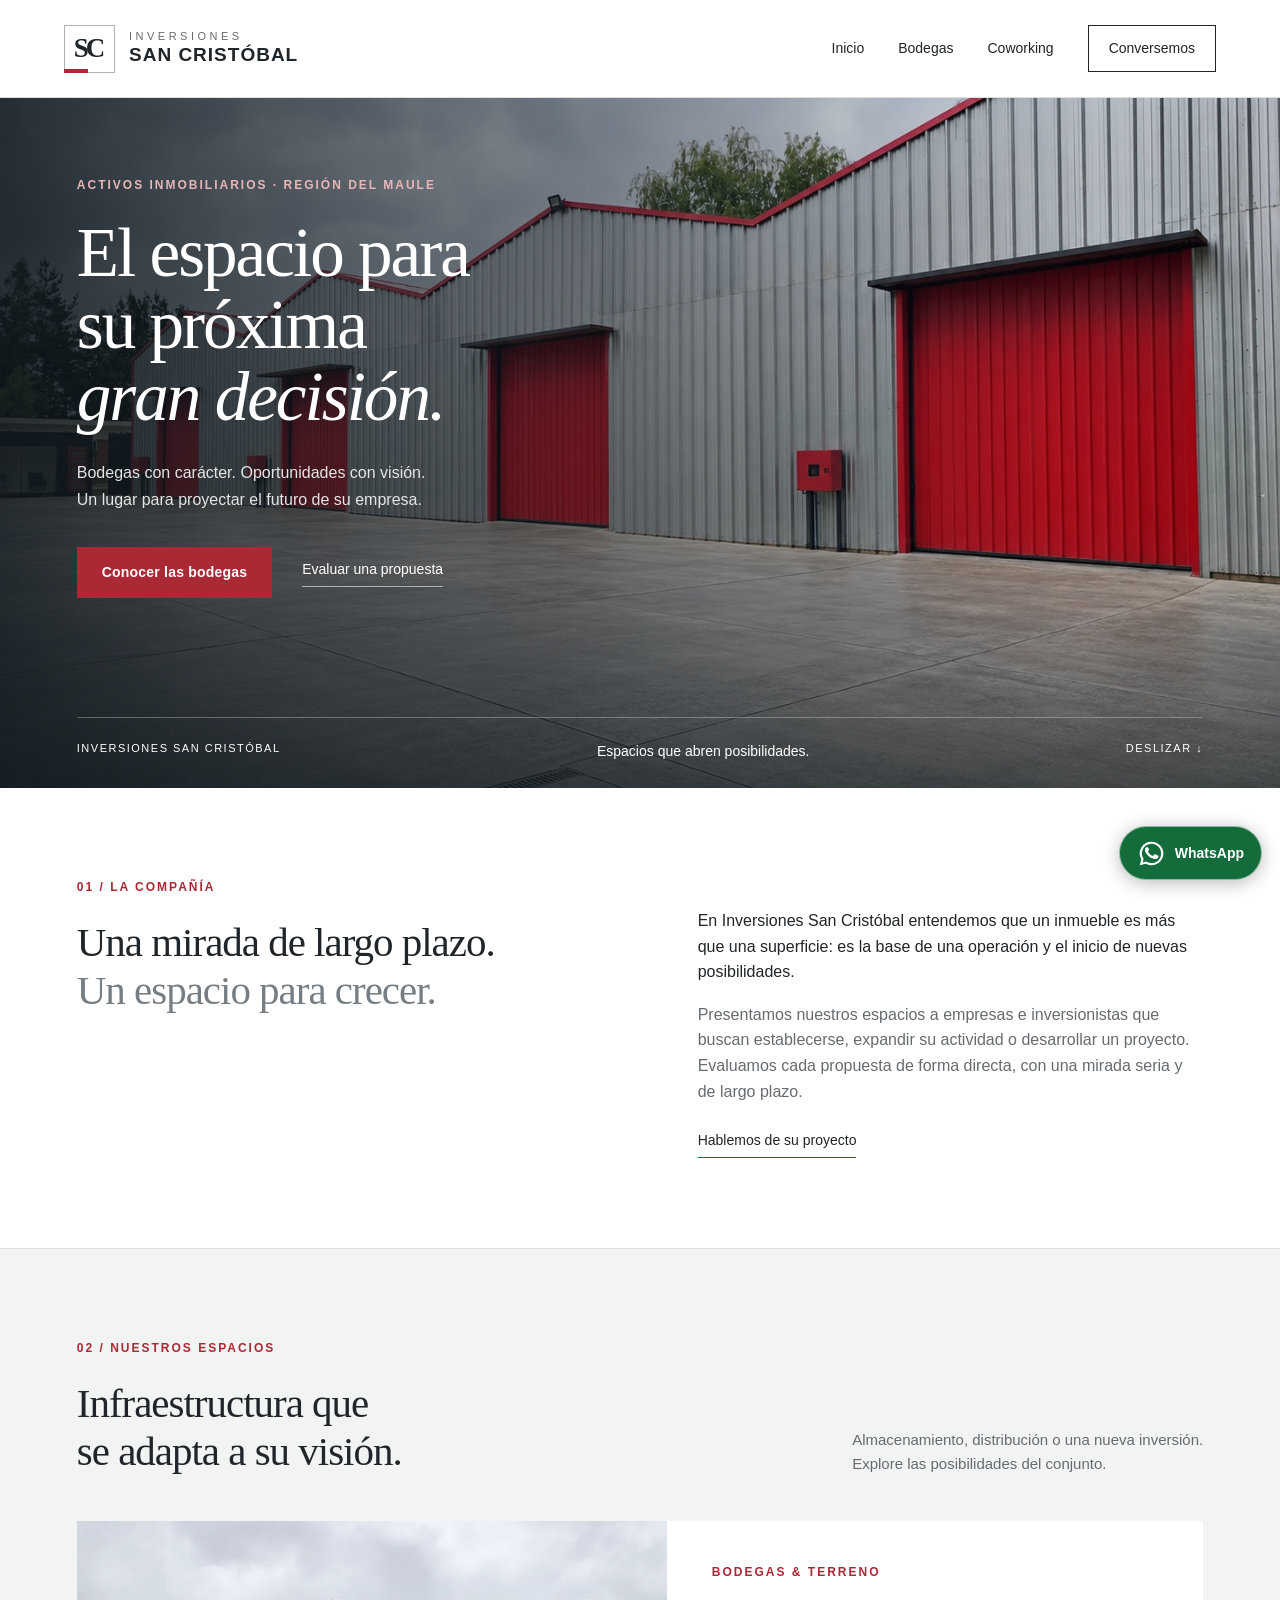
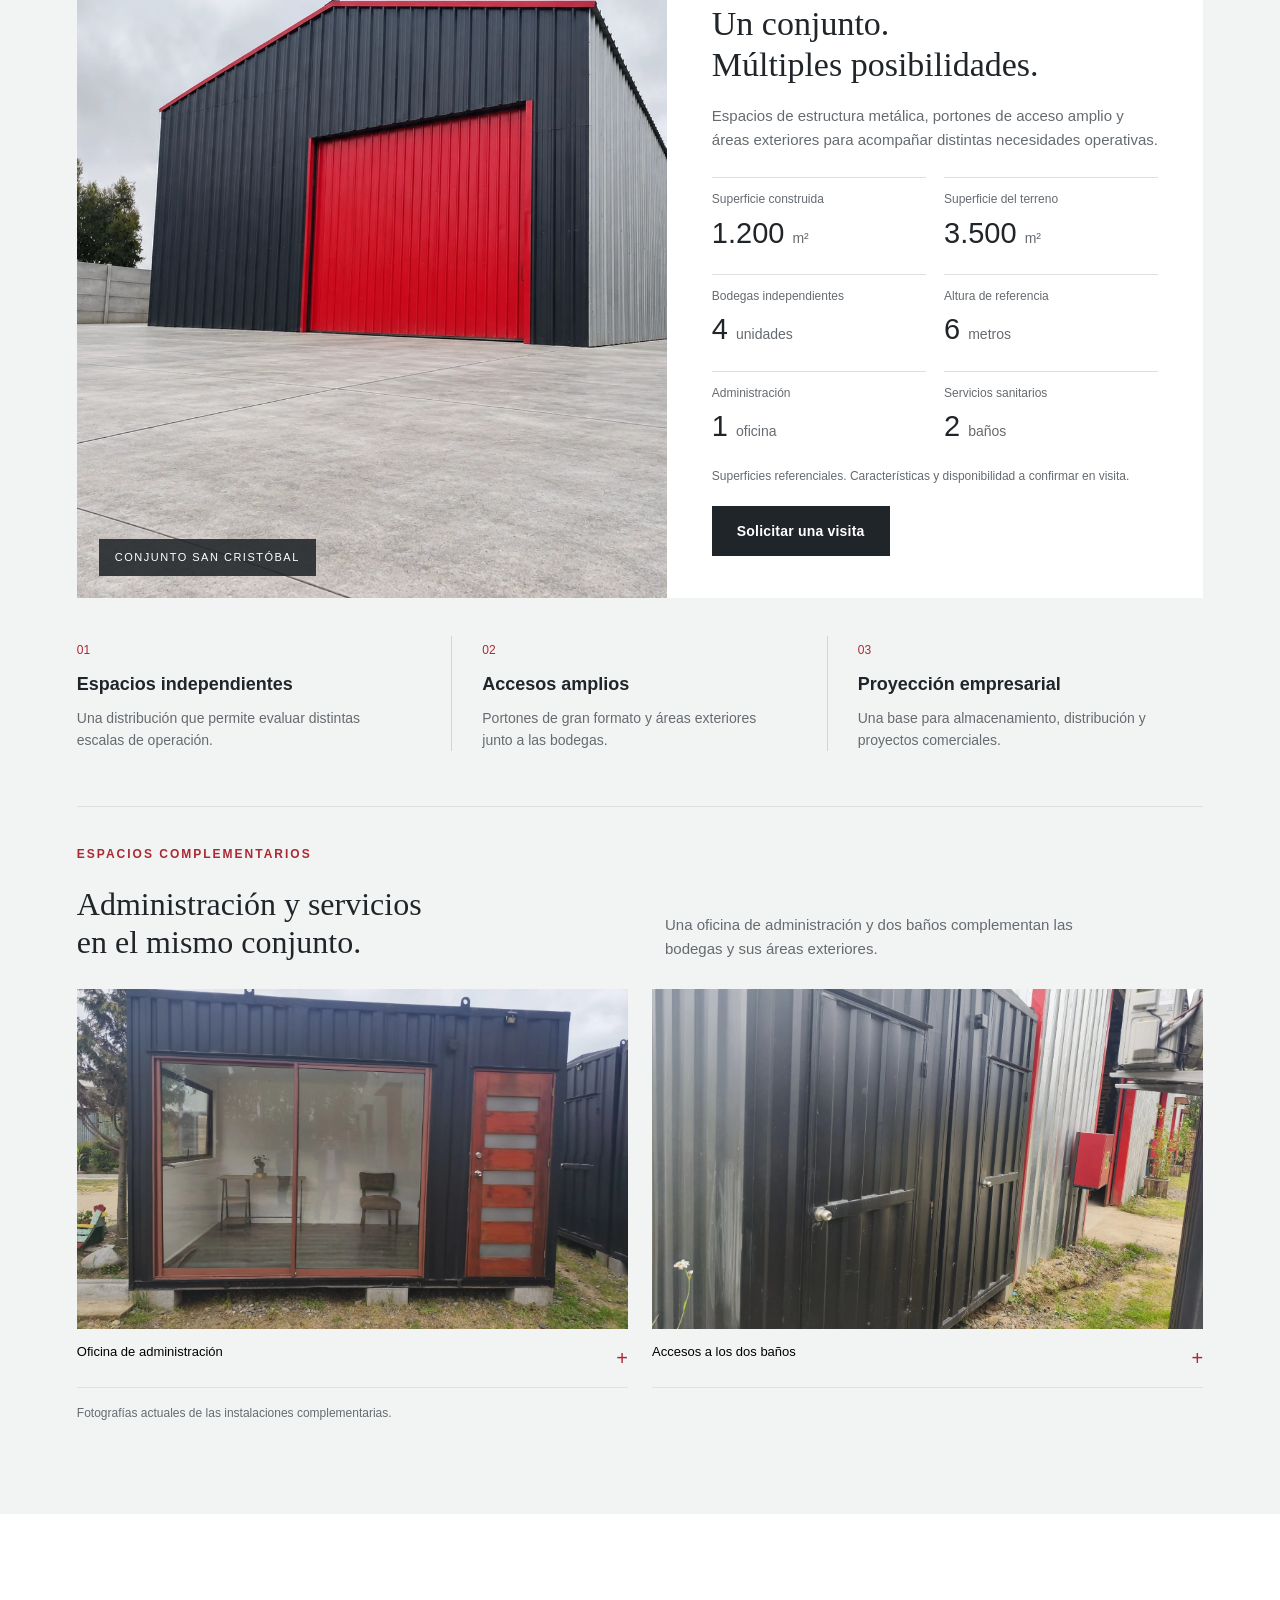
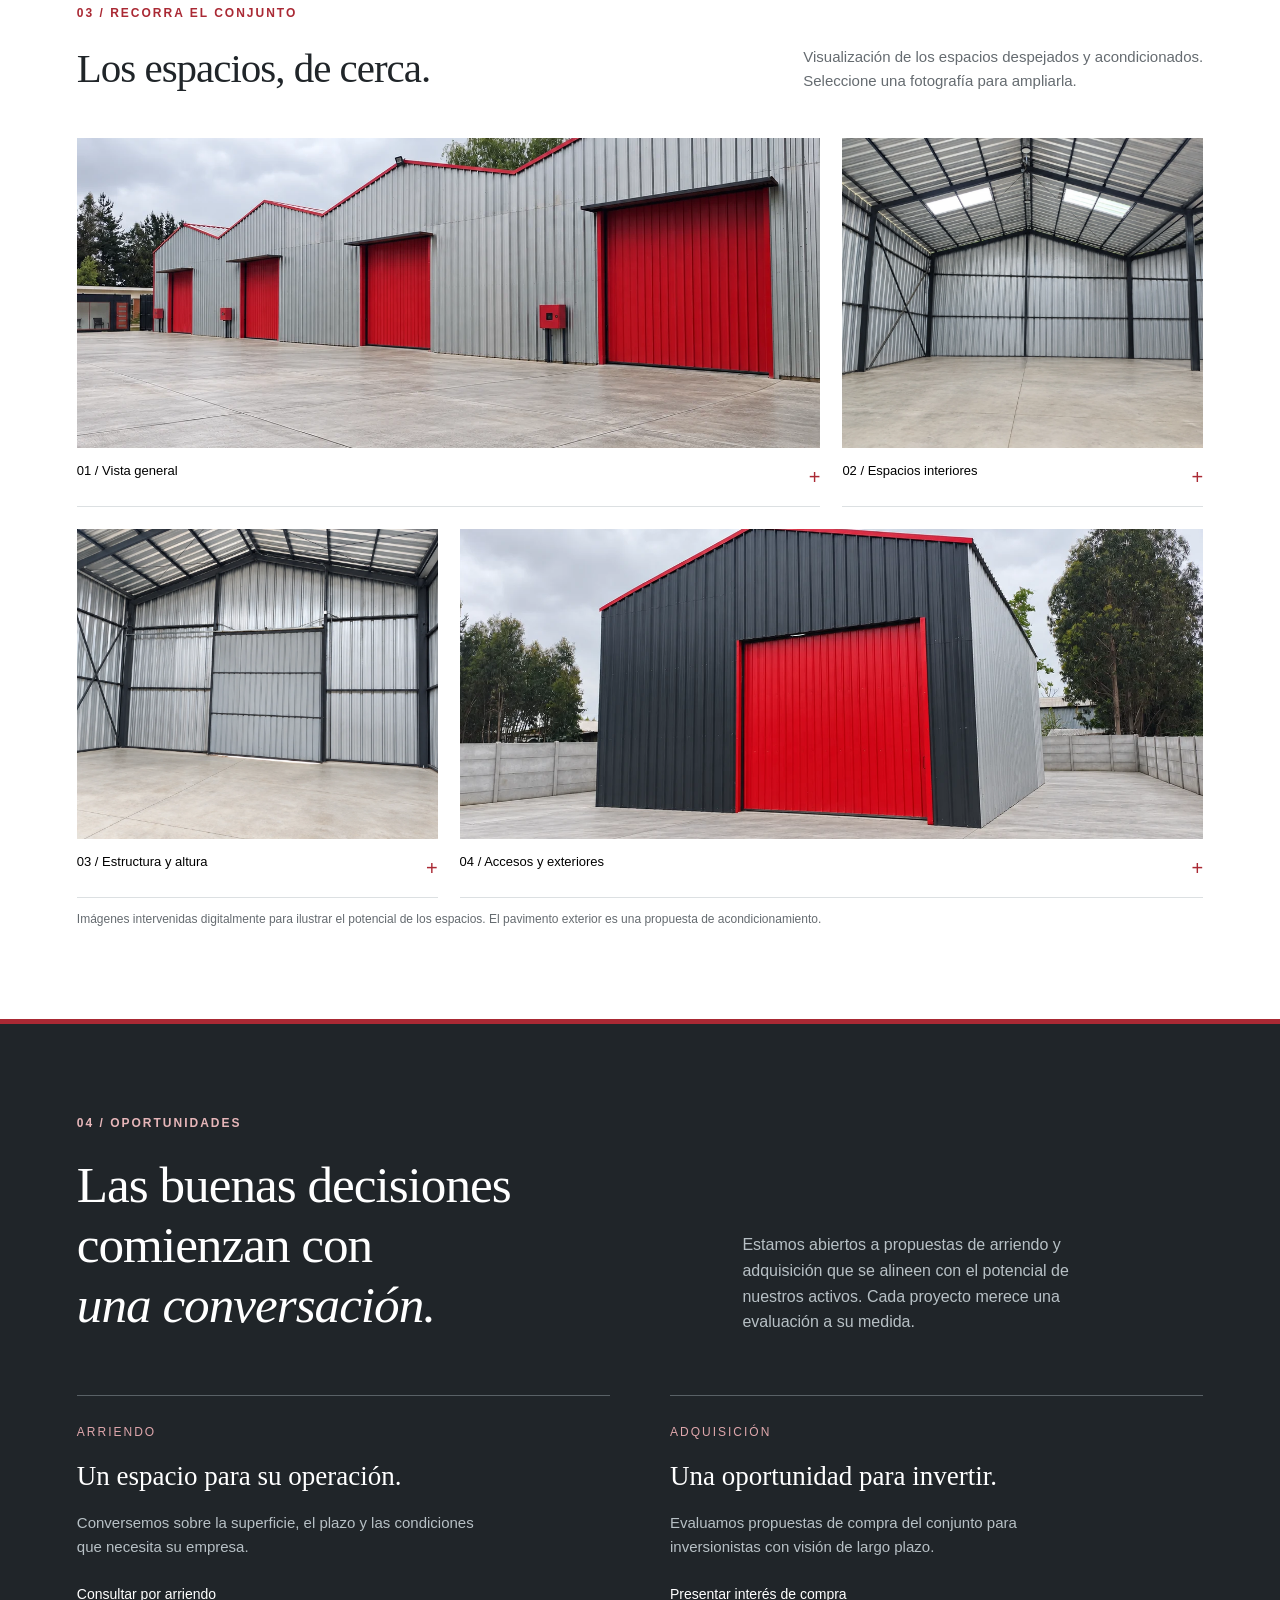
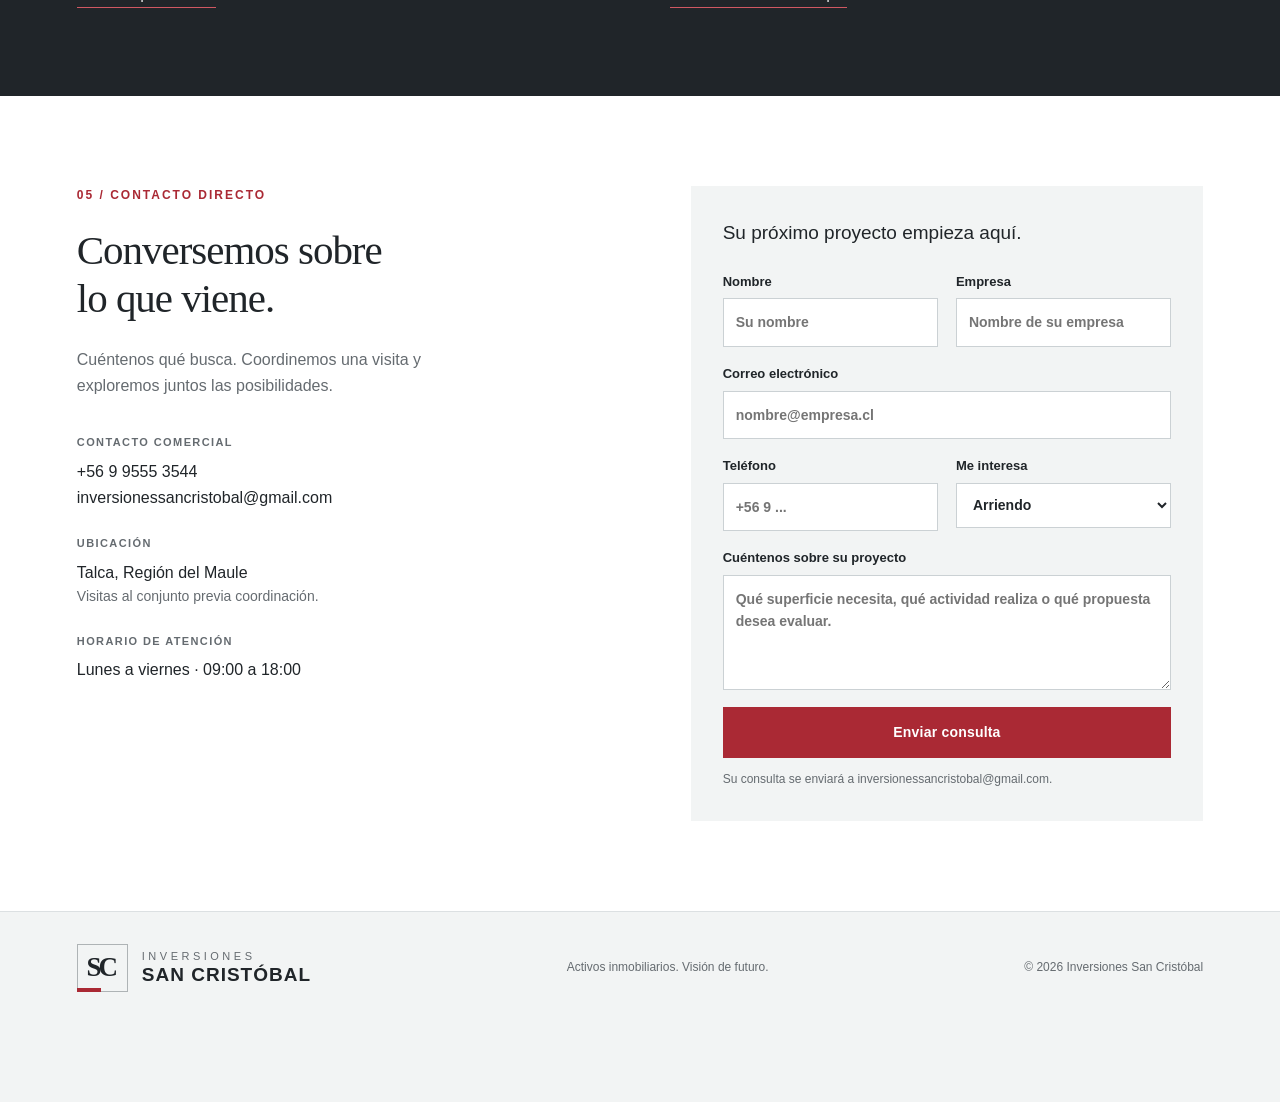
==== commit 160c510d: "Actualizar contactos, añadir WhatsApp fijo y envío de consultas con PHP" ====
--- a/bodegas.html
+++ b/bodegas.html
@@ -1,5 +1,5 @@
 <!doctype html>
-<html lang="es"><head><meta charset="utf-8"><meta name="viewport" content="width=device-width,initial-scale=1"><title>Bodegas | Inversiones San Cristóbal</title><meta name="description" content="Espacios para empresas con visión de futuro. Conozca las bodegas de Inversiones San Cristóbal y conversemos sobre su próximo proyecto."><meta name="theme-color" content="#202529"><link rel="icon" type="image/svg+xml" href="data:image/svg+xml,%3Csvg xmlns='http://www.w3.org/2000/svg' viewBox='0 0 32 32'%3E%3Crect width='32' height='32' fill='%23202529'/%3E%3Cpath d='M7 24V11h6v13m6 0V7h6v17' fill='none' stroke='%23bc343e' stroke-width='3'/%3E%3C/svg%3E"><link rel="stylesheet" href="style.css"></head>
+<html lang="es"><head><meta charset="utf-8"><meta name="viewport" content="width=device-width,initial-scale=1"><title>Bodegas | Inversiones San Cristóbal</title><meta name="description" content="Espacios para empresas con visión de futuro. Conozca las bodegas de Inversiones San Cristóbal y conversemos sobre su próximo proyecto."><meta name="theme-color" content="#202529"><link rel="icon" type="image/svg+xml" href="data:image/svg+xml,%3Csvg xmlns='http://www.w3.org/2000/svg' viewBox='0 0 32 32'%3E%3Crect width='32' height='32' fill='%23202529'/%3E%3Cpath d='M7 24V11h6v13m6 0V7h6v17' fill='none' stroke='%23bc343e' stroke-width='3'/%3E%3C/svg%3E"><link rel="stylesheet" href="style.css?v=20261021-contacto"></head>
 <body>
 <header><a class="brand" href="index.html" aria-label="Inversiones San Cristóbal, inicio"><span class="monogram" aria-hidden="true">SC<span></span></span><span class="brand-text"><small>INVERSIONES</small><strong>SAN CRISTÓBAL</strong></span></a><nav aria-label="Navegación principal" id="navigation"><a href="index.html">Inicio</a><a href="bodegas.html">Bodegas</a><a href="coworking.html">Coworking</a><a class="nav-contact" href="#contacto">Conversemos</a></nav><button id="menu" class="menu" aria-expanded="false" aria-controls="navigation" aria-label="Abrir menú">Menú <span>☰</span></button></header>
 <main>
@@ -8,9 +8,10 @@
 <section class="property section" id="bodegas"><div class="section-top"><div><span class="eyebrow">02 / NUESTROS ESPACIOS</span><h2>Infraestructura que<br>se adapta a su visión.</h2></div><p>Almacenamiento, distribución o una nueva inversión.<br>Explore las posibilidades del conjunto.</p></div><div class="property-layout"><div class="property-photo"><img src="assets/229628-acondicionada.webp" alt="Fachada de bodega independiente con portón rojo" loading="lazy"><span class="photo-tag">CONJUNTO SAN CRISTÓBAL</span></div><div class="property-info"><span class="eyebrow">BODEGAS & TERRENO</span><h3>Un conjunto.<br>Múltiples posibilidades.</h3><p>Espacios de estructura metálica, portones de acceso amplio y áreas exteriores para acompañar distintas necesidades operativas.</p><dl class="specs"><div><dt>Superficie construida</dt><dd>1.200 <small>m²</small></dd></div><div><dt>Superficie del terreno</dt><dd>3.500 <small>m²</small></dd></div><div><dt>Bodegas independientes</dt><dd>4 <small>unidades</small></dd></div><div><dt>Altura de referencia</dt><dd>6 <small>metros</small></dd></div><div><dt>Administración</dt><dd>1 <small>oficina</small></dd></div><div><dt>Servicios sanitarios</dt><dd>2 <small>baños</small></dd></div></dl><p class="fine">Superficies referenciales. Características y disponibilidad a confirmar en visita.</p><a class="button dark" href="#contacto">Solicitar una visita</a></div></div><div class="features"><article><span>01</span><h3>Espacios independientes</h3><p>Una distribución que permite evaluar distintas escalas de operación.</p></article><article><span>02</span><h3>Accesos amplios</h3><p>Portones de gran formato y áreas exteriores junto a las bodegas.</p></article><article><span>03</span><h3>Proyección empresarial</h3><p>Una base para almacenamiento, distribución y proyectos comerciales.</p></article></div><div class="amenities"><div class="amenities-heading"><span class="eyebrow">ESPACIOS COMPLEMENTARIOS</span><h3>Administración y servicios<br>en el mismo conjunto.</h3><p>Una oficina de administración y dos baños complementan las bodegas y sus áreas exteriores.</p></div><div class="amenities-photos"><button class="gallery-item" data-image="oficina-frente" data-caption="Oficina de administración · fotografía actual" aria-label="Ampliar oficina de administración"><img src="assets/oficina-frente.webp" alt="Oficina de administración con frente vidriado y puerta de madera" loading="lazy"><span>Oficina de administración <b>+</b></span></button><button class="gallery-item" data-image="banos-accesos" data-caption="Accesos exteriores a los dos baños · fotografía actual" aria-label="Ampliar accesos a los dos baños"><img src="assets/banos-accesos.webp" alt="Dos puertas de acceso exterior a los baños del conjunto" loading="lazy"><span>Accesos a los dos baños <b>+</b></span></button></div><p class="form-note">Fotografías actuales de las instalaciones complementarias.</p></div></section>
 <section class="gallery section" id="galeria"><div class="section-top"><div><span class="eyebrow">03 / RECORRA EL CONJUNTO</span><h2>Los espacios, de cerca.</h2></div><p>Visualización de los espacios despejados y acondicionados.<br>Seleccione una fotografía para ampliarla.</p></div><div class="gallery-grid"><button class="gallery-item wide" data-image="229619" data-caption="Vista general del conjunto" aria-label="Ampliar vista general"><img src="assets/229619-acondicionada.webp" alt="Vista general de las bodegas y su área exterior" loading="lazy"><span>01 / Vista general <b>+</b></span></button><button class="gallery-item" data-image="229610" data-caption="Interior de una bodega" aria-label="Ampliar interior"><img src="assets/229610-acondicionada.webp" alt="Interior de bodega con estructura metálica y piso de hormigón" loading="lazy"><span>02 / Espacios interiores <b>+</b></span></button><button class="gallery-item" data-image="229638" data-caption="Estructura y capacidad interior" aria-label="Ampliar estructura"><img src="assets/229638-acondicionada.webp" alt="Altura y estructura del interior de una bodega" loading="lazy"><span>03 / Estructura y altura <b>+</b></span></button><button class="gallery-item wide" data-image="229626" data-caption="Bodega independiente y su acceso" aria-label="Ampliar fachada"><img src="assets/229626-acondicionada.webp" alt="Bodega independiente con revestimiento grafito y portón rojo" loading="lazy"><span>04 / Accesos y exteriores <b>+</b></span></button></div><p class="form-note">Imágenes intervenidas digitalmente para ilustrar el potencial de los espacios. El pavimento exterior es una propuesta de acondicionamiento.</p></section>
 <section class="opportunities section"><span class="eyebrow light">04 / OPORTUNIDADES</span><div class="opportunity-heading"><h2>Las buenas decisiones<br>comienzan con<br><em>una conversación.</em></h2><p>Estamos abiertos a propuestas de arriendo y adquisición que se alineen con el potencial de nuestros activos. Cada proyecto merece una evaluación a su medida.</p></div><div class="paths"><article><span>ARRIENDO</span><h3>Un espacio para su operación.</h3><p>Conversemos sobre la superficie, el plazo y las condiciones que necesita su empresa.</p><a href="#contacto" data-interest="Arriendo">Consultar por arriendo</a></article><article><span>ADQUISICIÓN</span><h3>Una oportunidad para invertir.</h3><p>Evaluamos propuestas de compra del conjunto para inversionistas con visión de largo plazo.</p><a href="#contacto" data-interest="Compra">Presentar interés de compra</a></article></div></section>
-<section class="contact section" id="contacto"><div class="contact-copy"><span class="eyebrow">05 / CONTACTO DIRECTO</span><h2>Conversemos sobre<br>lo que viene.</h2><p>Cuéntenos qué busca. Coordinemos una visita y exploremos juntos las posibilidades.</p><div class="contact-details"><div><span>CONTACTO COMERCIAL</span><strong>+56 9 0000 0000</strong><strong>contacto@sancristobal.example</strong></div><div><span>UBICACIÓN</span><strong>Talca, Región del Maule</strong><p>Visitas al conjunto previa coordinación.</p></div><div><span>HORARIO DE ATENCIÓN</span><strong>Lunes a viernes · 09:00 a 18:00</strong></div></div></div><form id="contact-form"><h3>Su próximo proyecto empieza aquí.</h3><div class="field-row"><label>Nombre<input name="nombre" autocomplete="name" placeholder="Su nombre" required></label><label>Empresa<input name="empresa" autocomplete="organization" placeholder="Nombre de su empresa"></label></div><label>Correo electrónico<input type="email" name="correo" autocomplete="email" placeholder="nombre@empresa.cl" required></label><div class="field-row"><label>Teléfono<input name="telefono" type="tel" autocomplete="tel" placeholder="+56 9 ..."></label><label>Me interesa<select name="interes" id="interest"><option>Arriendo</option><option>Compra</option><option>Coordinar una visita</option><option>Otra consulta</option></select></label></div><label>Cuéntenos sobre su proyecto<textarea name="mensaje" rows="4" placeholder="Qué superficie necesita, qué actividad realiza o qué propuesta desea evaluar." required></textarea></label><button class="button red" type="submit">Preparar consulta</button><p class="form-note">Complete sus datos para preparar el resumen de su propuesta.</p></form></section>
+<section class="contact section" id="contacto"><div class="contact-copy"><span class="eyebrow">05 / CONTACTO DIRECTO</span><h2>Conversemos sobre<br>lo que viene.</h2><p>Cuéntenos qué busca. Coordinemos una visita y exploremos juntos las posibilidades.</p><div class="contact-details"><div><span>CONTACTO COMERCIAL</span><strong><a href="tel:+56995553544">+56 9 9555 3544</a></strong><strong><a href="mailto:inversionessancristobal@gmail.com">inversionessancristobal@gmail.com</a></strong></div><div><span>UBICACIÓN</span><strong>Talca, Región del Maule</strong><p>Visitas al conjunto previa coordinación.</p></div><div><span>HORARIO DE ATENCIÓN</span><strong>Lunes a viernes · 09:00 a 18:00</strong></div></div></div><form id="contact-form" action="contacto.php" method="post"><input type="hidden" name="espacio" value="Bodegas"><div class="form-trap" aria-hidden="true"><label>Dejar vacío<input name="sitio_web" tabindex="-1" autocomplete="off"></label></div><h3>Su próximo proyecto empieza aquí.</h3><div class="field-row"><label>Nombre<input name="nombre" maxlength="120" autocomplete="name" placeholder="Su nombre" required></label><label>Empresa<input name="empresa" maxlength="160" autocomplete="organization" placeholder="Nombre de su empresa"></label></div><label>Correo electrónico<input type="email" name="correo" maxlength="254" autocomplete="email" placeholder="nombre@empresa.cl" required></label><div class="field-row"><label>Teléfono<input name="telefono" maxlength="40" type="tel" autocomplete="tel" placeholder="+56 9 ..."></label><label>Me interesa<select name="interes" id="interest"><option>Arriendo</option><option>Compra</option><option>Coordinar una visita</option><option>Otra consulta</option></select></label></div><label>Cuéntenos sobre su proyecto<textarea name="mensaje" maxlength="5000" rows="4" placeholder="Qué superficie necesita, qué actividad realiza o qué propuesta desea evaluar." required></textarea></label><button class="button red" type="submit">Enviar consulta</button><p class="form-note">Su consulta se enviará a inversionessancristobal@gmail.com.</p><p id="form-status" class="form-status" role="status" aria-live="polite" tabindex="-1"></p><noscript><p>Para enviar el formulario active JavaScript o escríbanos a <a href="mailto:inversionessancristobal@gmail.com">inversionessancristobal@gmail.com</a>.</p></noscript></form></section>
 </main>
 <footer><a class="brand" href="index.html"><span class="monogram" aria-hidden="true">SC<span></span></span><span class="brand-text"><small>INVERSIONES</small><strong>SAN CRISTÓBAL</strong></span></a><p>Activos inmobiliarios. Visión de futuro.</p><span>© 2026 Inversiones San Cristóbal</span></footer>
-<dialog id="lightbox" class="lightbox"><button class="close" aria-label="Cerrar fotografía">×</button><img alt=""><div class="lightbox-bar"><button id="prev" aria-label="Fotografía anterior">Anterior</button><p></p><button id="next" aria-label="Fotografía siguiente">Siguiente</button></div></dialog>
-<dialog id="proposal" class="proposal"><button class="close" aria-label="Cerrar resumen">×</button><span class="eyebrow">RESUMEN DE CONSULTA</span><h2>Su propuesta,<br>lista para revisar.</h2><pre id="summary"></pre><p>Esta es una demostración. La consulta no se ha enviado y los datos de contacto son de muestra.</p><button class="button dark" id="copy">Copiar resumen</button><span id="copy-status" role="status"></span></dialog>
-<script src="app.js"></script></body></html>
+<dialog id="lightbox" class="lightbox"><button class="close" aria-label="Cerrar fotografía">×</button><img alt=""><button id="prev" class="lightbox-arrow lightbox-prev" aria-label="Fotografía anterior">‹</button><button id="next" class="lightbox-arrow lightbox-next" aria-label="Fotografía siguiente">›</button><div class="lightbox-bar"><p aria-live="polite"></p></div><span class="swipe-hint">Deslice hacia los lados para ver más fotografías</span></dialog>
+
+<div class="floating-actions"><button type="button" class="scroll-top" id="scroll-top" aria-label="Volver arriba" hidden><span aria-hidden="true">↑</span></button><a class="whatsapp-fixed" href="https://wa.me/56995553544?text=Hola%2C%20quisiera%20informaci%C3%B3n%20sobre%20Inversiones%20San%20Crist%C3%B3bal." target="_blank" rel="noopener noreferrer" aria-label="Consultar por WhatsApp"><svg viewBox="0 0 32 32" aria-hidden="true" focusable="false"><path fill="currentColor" d="M16 3a13 13 0 0 0-11.2 19.6L3 29l6.6-1.7A13 13 0 1 0 16 3Zm0 23.6a10.5 10.5 0 0 1-5.4-1.5l-.4-.2-3.9 1 1-3.8-.2-.4A10.6 10.6 0 1 1 16 26.6Z"/><path fill="currentColor" d="M12.2 9.6c-.3-.6-.5-.6-.8-.6h-.7c-.3 0-.6.1-.8.4-.8.8-1.2 1.8-1.1 2.9 0 1.7 1.3 3.4 1.5 3.6.2.2 2.6 4 6.3 5.4 3 1.1 3.7.8 4.4.7.7-.1 2.1-.9 2.4-1.7.3-.9.3-1.6.2-1.7-.1-.2-.3-.3-.7-.5l-2.8-1.3c-.4-.1-.6-.2-.9.2l-1.2 1.4c-.2.2-.4.3-.8.1a10.4 10.4 0 0 1-3-1.8 11.6 11.6 0 0 1-2-2.5c-.2-.4 0-.5.1-.7l.6-.7.4-.6c.1-.2 0-.5 0-.7l-1.1-2.6Z"/></svg><span>WhatsApp</span></a></div><script src="app.js?v=20261021-contacto"></script></body></html>
+
--- a/style.css
+++ b/style.css
@@ -4,3 +4,34 @@
 
 /* Corporate gateway and coworking */
 .mobile-only{display:none}.portal-page{background:#f5f6f6}.portal-header{height:100px}.portal-location{font-size:11px;letter-spacing:1.8px;color:var(--muted)}.portal-intro{text-align:center;padding:37px 6% 32px}.portal-intro .eyebrow{margin-bottom:10px;font-size:11px}.portal-intro h1{font-family:Georgia,serif;font-size:43px;letter-spacing:-1px;line-height:1.2}.portal-intro p{font-size:14px;color:var(--muted);margin-top:10px}.split-portal{display:grid;grid-template-columns:1fr 1fr;gap:2px;background:white}.portal-panel{position:relative;isolation:isolate;display:block;min-height:550px;overflow:hidden;color:white}.portal-panel>img{position:absolute;inset:0;height:100%;width:100%;object-fit:cover;transition:transform .7s ease;z-index:-3}.warehouse-panel>img{object-position:67% center}.cowork-panel>img{object-position:52% center}.portal-panel-shade{position:absolute;inset:0;background:linear-gradient(0deg,rgba(13,23,29,.9),rgba(13,23,29,.1) 80%);z-index:-2}.portal-panel:hover>img{transform:scale(1.035)}.portal-number{position:absolute;top:30px;left:9%;font-size:10px;font-weight:600;letter-spacing:1.6px;color:#fff}.portal-panel-copy{position:absolute;bottom:95px;left:9%;right:9%}.portal-panel-copy .eyebrow{font-size:10px;margin-bottom:15px;letter-spacing:2px}.portal-panel-copy h2{font-size:65px;line-height:1;letter-spacing:-1.4px}.portal-panel-copy p{margin:20px 0 25px;color:#e2e7e9;font-size:16px;line-height:1.6}.portal-panel-copy .button{min-width:195px}.portal-cowork-button{background:#fff;color:var(--ink)}.portal-panel:hover .portal-cowork-button{background:#e3e8e8}.portal-bottom{position:absolute;bottom:25px;left:9%;right:9%;border-top:1px solid #ffffff40;padding-top:18px;font-size:10px;letter-spacing:1.7px}.portal-footer{padding:22px 5%;border:0}.portal-footer p{margin:0}.cowork-hero .hero-img{object-position:50% 45%}.cowork-detail{display:grid;grid-template-columns:1fr 1fr;gap:7%;background:var(--paper);align-items:center}.cowork-detail-image img{width:100%;height:560px;object-fit:cover;display:block}.cowork-detail-copy h2{font-size:40px;margin-bottom:30px}.cowork-benefit{display:flex;gap:20px;border-top:1px solid var(--line);padding:20px 0}.cowork-benefit>span{font-size:12px;color:var(--red);margin-top:3px}.cowork-benefit h3{font-size:18px;font-weight:500}.cowork-benefit p{font-size:15px;color:var(--muted);margin-top:6px}.cowork-gallery .gallery-grid{grid-template-columns:repeat(3,1fr)}.cowork-gallery .gallery-item img{height:270px}.cowork-invitation .button{margin-top:25px}.cowork-conditions{color:#b7c0c5;font-size:13px;border-top:1px solid #596166;padding-top:20px;margin-top:38px}.cowork-invitation .opportunity-heading p{color:#b7c0c5}@media(min-width:1500px){.portal-panel{min-height:620px}}@media(max-width:950px){.portal-panel{min-height:515px}.portal-panel-copy h2{font-size:53px}.portal-panel-copy p{font-size:15px}.cowork-detail-copy h2{font-size:34px}.cowork-detail-image img{height:580px}.cowork-gallery .gallery-grid{grid-template-columns:repeat(2,1fr)}}@media(max-width:700px){.portal-header{height:85px}.portal-location{font-size:9px;max-width:90px;text-align:right;line-height:1.6}.mobile-only{display:block}.portal-intro{padding:29px 6%}.portal-intro h1{font-size:34px;line-height:1.15}.portal-intro .eyebrow{font-size:9px;letter-spacing:1.4px}.portal-intro p{font-size:13px}.split-portal{grid-template-columns:1fr;gap:2px}.portal-panel{min-height:455px}.portal-number{left:7%;top:25px;font-size:9px}.portal-panel-copy{left:7%;right:7%;bottom:80px}.portal-panel-copy h2{font-size:51px}.portal-panel-copy p{font-size:15px;margin:15px 0 21px}.portal-panel-copy .eyebrow{font-size:9px;margin-bottom:12px}.portal-panel-copy .button{padding:12px 20px;min-height:46px}.portal-bottom{left:7%;right:7%;font-size:9px;bottom:20px;padding-top:15px}.portal-footer{display:flex;flex-direction:column;gap:6px;padding:23px 6%;text-align:center}.portal-footer p{margin:0}.cowork-detail{grid-template-columns:1fr;gap:30px}.cowork-detail-image img{height:300px}.cowork-detail-copy h2{font-size:33px}.cowork-gallery .gallery-grid{grid-template-columns:1fr}.cowork-gallery .gallery-item img{height:270px}.cowork-conditions{font-size:12px}.cowork-invitation .opportunity-heading h2{font-size:36px}}@media(prefers-reduced-motion:reduce){.portal-panel>img{transition:none}}
+
+/* Flexible coworking hero: content and footer occupy separate layout rows. */
+.cowork-hero{height:auto;min-height:660px;display:flex;flex-direction:column;overflow:visible}.cowork-hero .hero-content{flex:1;padding-top:65px;padding-bottom:44px;min-width:0}.cowork-hero h1{font-size:clamp(2.5rem,5.2vw,4.5rem);line-height:1.08;letter-spacing:-.025em;max-width:900px}.cowork-hero h1>span,.cowork-hero h1>em{display:block}.cowork-hero .hero-content p{max-width:550px}.cowork-hero .hero-bottom{position:relative;inset:auto;margin:0 6% 25px;flex-shrink:0}.coworking-page .gallery-item img{object-fit:cover}.cowork-detail-image img{object-position:center}@media(max-width:700px){.cowork-hero{height:auto;min-height:0}.cowork-hero .hero-content{padding:44px 6% 34px}.cowork-hero h1{font-size:clamp(2rem,8.7vw,2.75rem);line-height:1.12;letter-spacing:-.02em}.cowork-hero .hero-content>.eyebrow{font-size:10px;margin-bottom:21px}.cowork-hero .hero-content p{font-size:15px;line-height:1.65;max-width:32ch;margin-top:23px}.cowork-hero .hero-content p br{display:none}.cowork-hero .hero-actions{margin-top:26px;gap:20px;align-items:flex-start}.cowork-hero .hero-actions .button{min-height:48px}.cowork-hero .hero-bottom{margin:0 6% 22px;padding-top:18px;gap:15px;align-items:center}.cowork-hero .hero-bottom a{font-size:9px;letter-spacing:1px}.cowork-hero .hero-bottom a:first-child{max-width:60%}.cowork-hero .hero-bottom a:last-child{white-space:nowrap}.cowork-hero .hero-img{object-position:62% center}.cowork-gallery .gallery-item img{height:auto;aspect-ratio:4/3}.cowork-detail-image img{height:auto;aspect-ratio:4/3}}
+
+/* Readable labels over photography. */
+.portal-panel-copy .eyebrow.light{display:inline-block;max-width:100%;padding:9px 12px;border-left:3px solid #e06b75;background:#182027e8;color:#fff;font-size:12px;line-height:1.5;letter-spacing:1.4px;margin-bottom:18px}
+.scroll-top{position:fixed;right:max(20px,env(safe-area-inset-right));bottom:calc(22px + env(safe-area-inset-bottom));z-index:20;width:50px;height:50px;display:grid;place-items:center;border:1px solid #ffffff85;border-radius:50%;background:var(--red);color:#fff;box-shadow:0 3px 18px #0004;font-size:27px;line-height:1}
+.scroll-top[hidden]{display:none}.scroll-top:hover{background:#89212b}
+body.modal-open{overflow:hidden}
+.lightbox{position:fixed;padding:0;overflow:hidden;max-height:94dvh}
+.lightbox>img{touch-action:pan-y pinch-zoom;user-select:none}
+.lightbox .close{z-index:3}
+.lightbox-arrow{position:absolute;top:calc(min(70dvh,750px) / 2);transform:translateY(-50%);width:46px;height:52px;border:1px solid #ffffff85;border-radius:4px;background:#182027db;color:white;font-size:38px;line-height:1;z-index:2}
+.lightbox-prev{left:10px}.lightbox-next{right:10px}
+.lightbox-bar{justify-content:center;padding:13px 60px 8px;min-height:48px}
+.swipe-hint{display:none;text-align:center;font-size:12px;color:#d4dce0;padding:0 16px 14px}
+@media(max-width:700px){.portal-panel-copy .eyebrow.light{font-size:11px;letter-spacing:1.2px;padding:8px 10px;margin-bottom:15px}.lightbox{max-width:100%;width:100%;border:0}.lightbox-bar{padding:12px 18px 8px}.lightbox-arrow{width:40px;height:48px;font-size:32px}.lightbox-prev{left:6px}.lightbox-next{right:6px}}
+@media(pointer:coarse){.swipe-hint{display:block}}
+
+
+/* Contact actions stay clear of page content and each other. */
+.floating-actions{position:fixed;right:max(18px,env(safe-area-inset-right));bottom:calc(20px + env(safe-area-inset-bottom));display:flex;flex-direction:column;align-items:flex-end;gap:12px;z-index:20}
+.floating-actions .scroll-top{position:static;flex-shrink:0}
+.whatsapp-fixed{display:inline-flex;align-items:center;justify-content:center;gap:9px;min-width:54px;height:54px;padding:0 17px;border:1px solid #ffffff85;border-radius:28px;background:#146c3b;color:#fff;font-size:14px;font-weight:700;box-shadow:0 3px 18px #0004}
+.whatsapp-fixed:hover{background:#10552f}.whatsapp-fixed svg{width:29px;height:29px;flex-shrink:0}
+.contact-details a{overflow-wrap:anywhere}.contact-details a:hover{text-decoration:underline}
+.form-trap{position:absolute;width:1px;height:1px;overflow:hidden;clip-path:inset(50%);white-space:nowrap}
+.form-status{margin-top:15px;font-size:14px;overflow-wrap:anywhere}.form-status:empty{display:none}.form-status[data-state="error"]{color:#9b202c}.form-status[data-state="success"]{color:#146c3b}
+form button:disabled{opacity:.65;cursor:wait}
+footer{padding-bottom:110px}
+@media(max-width:700px){.whatsapp-fixed{width:54px;padding:0}.whatsapp-fixed span{display:none}.floating-actions{right:max(16px,env(safe-area-inset-right))}.contact-details strong{max-width:100%;font-size:16px}}
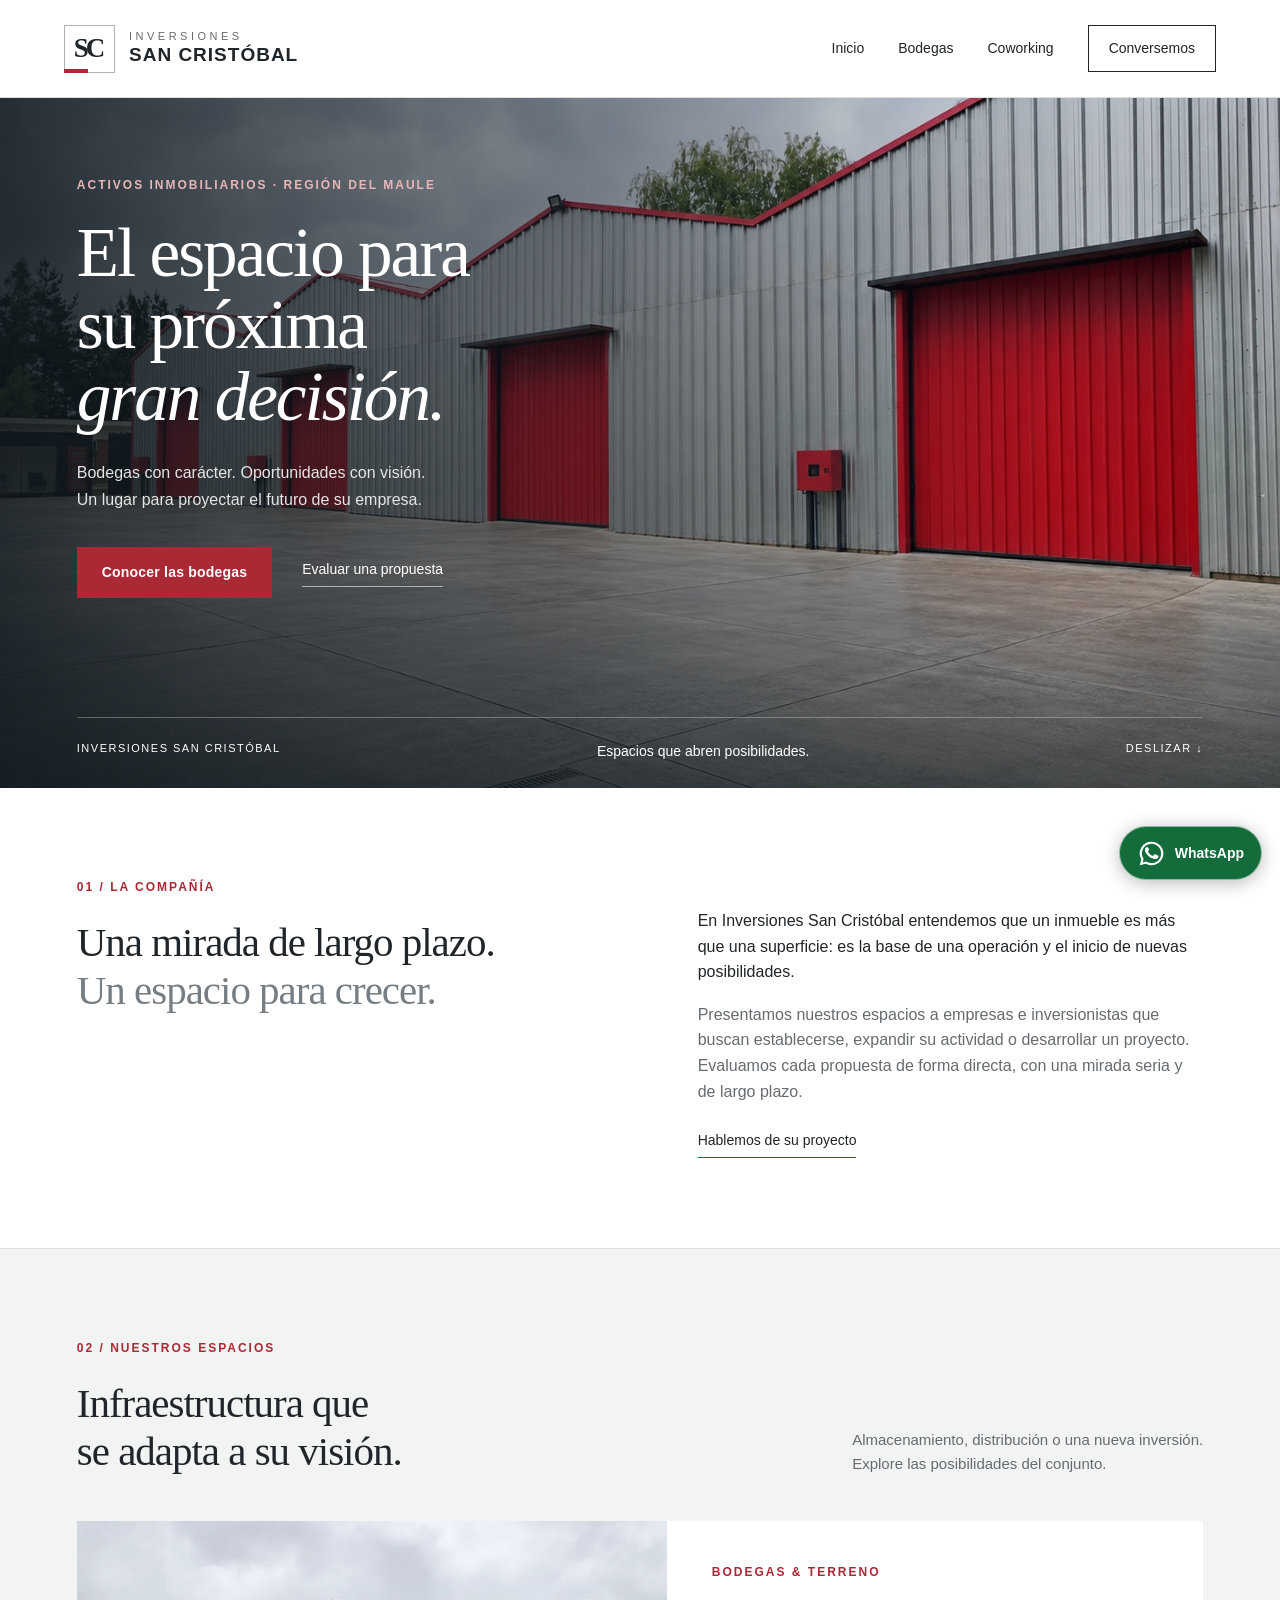
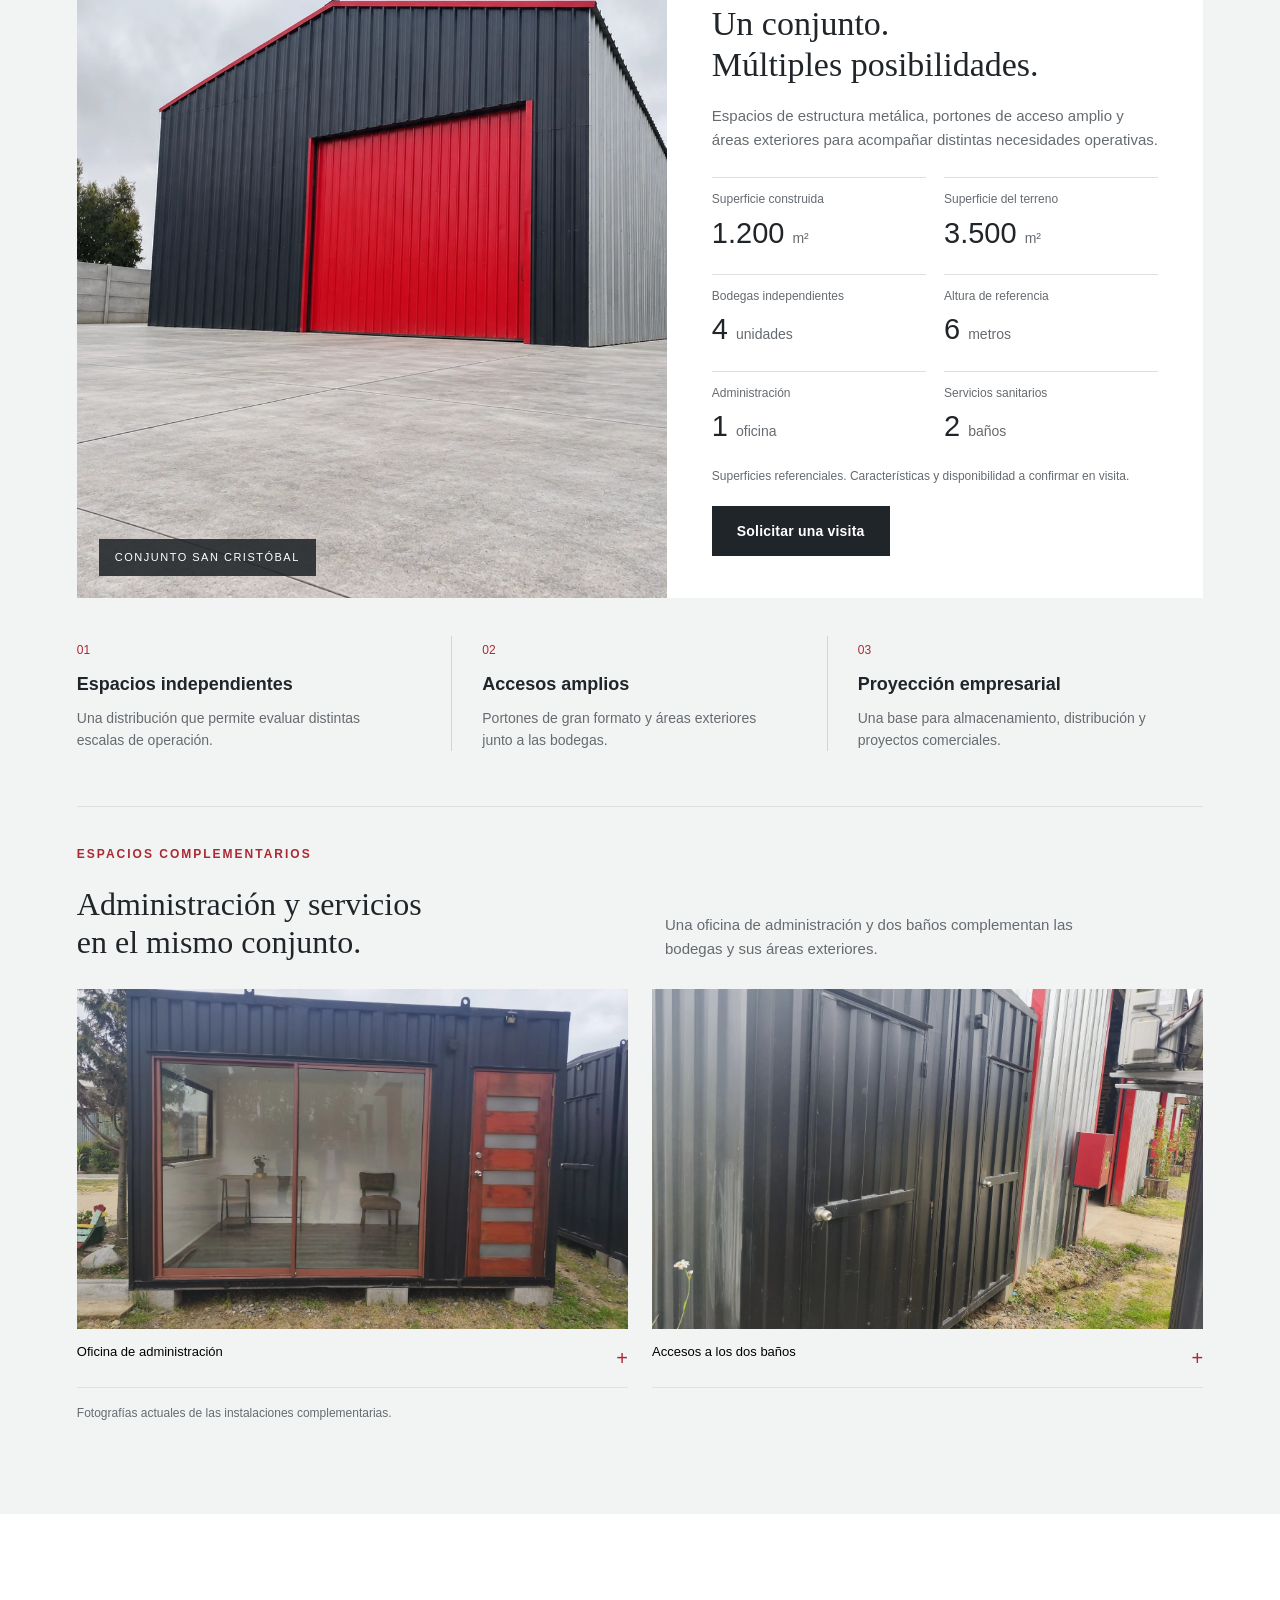
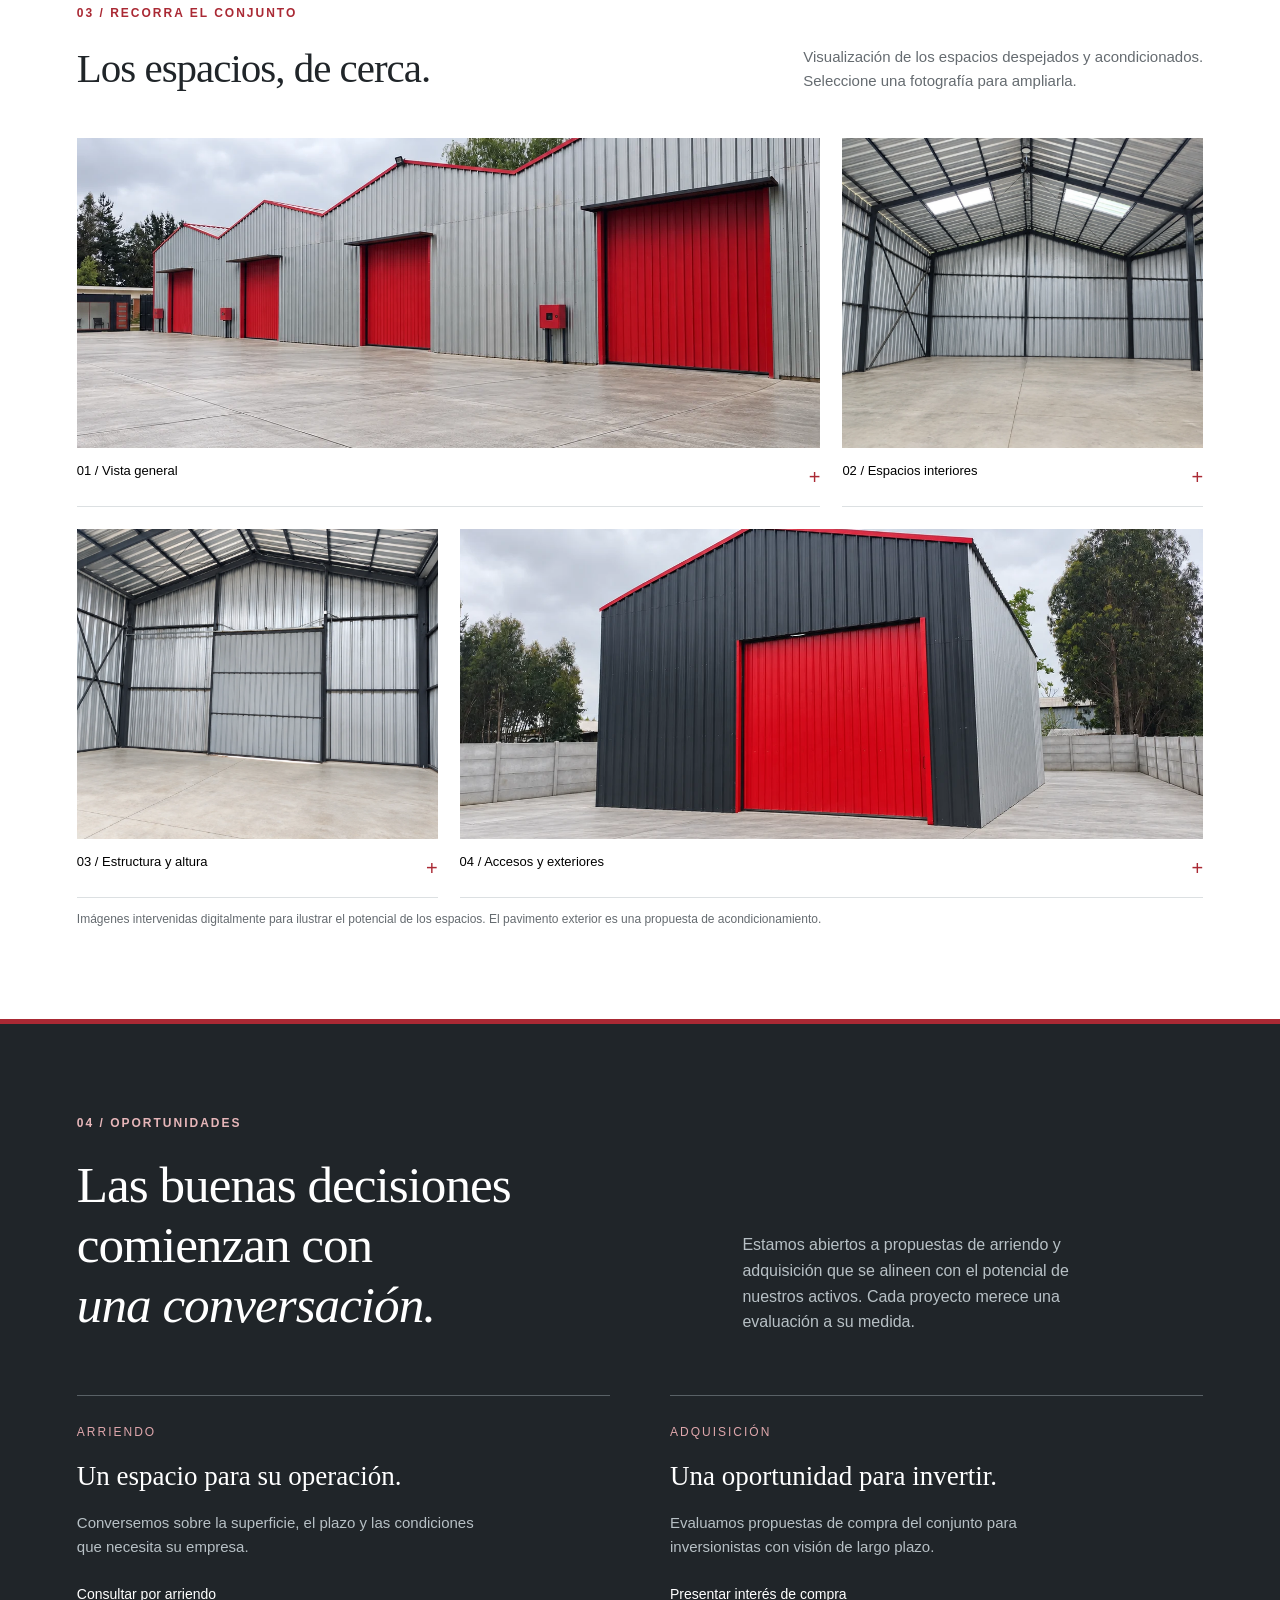
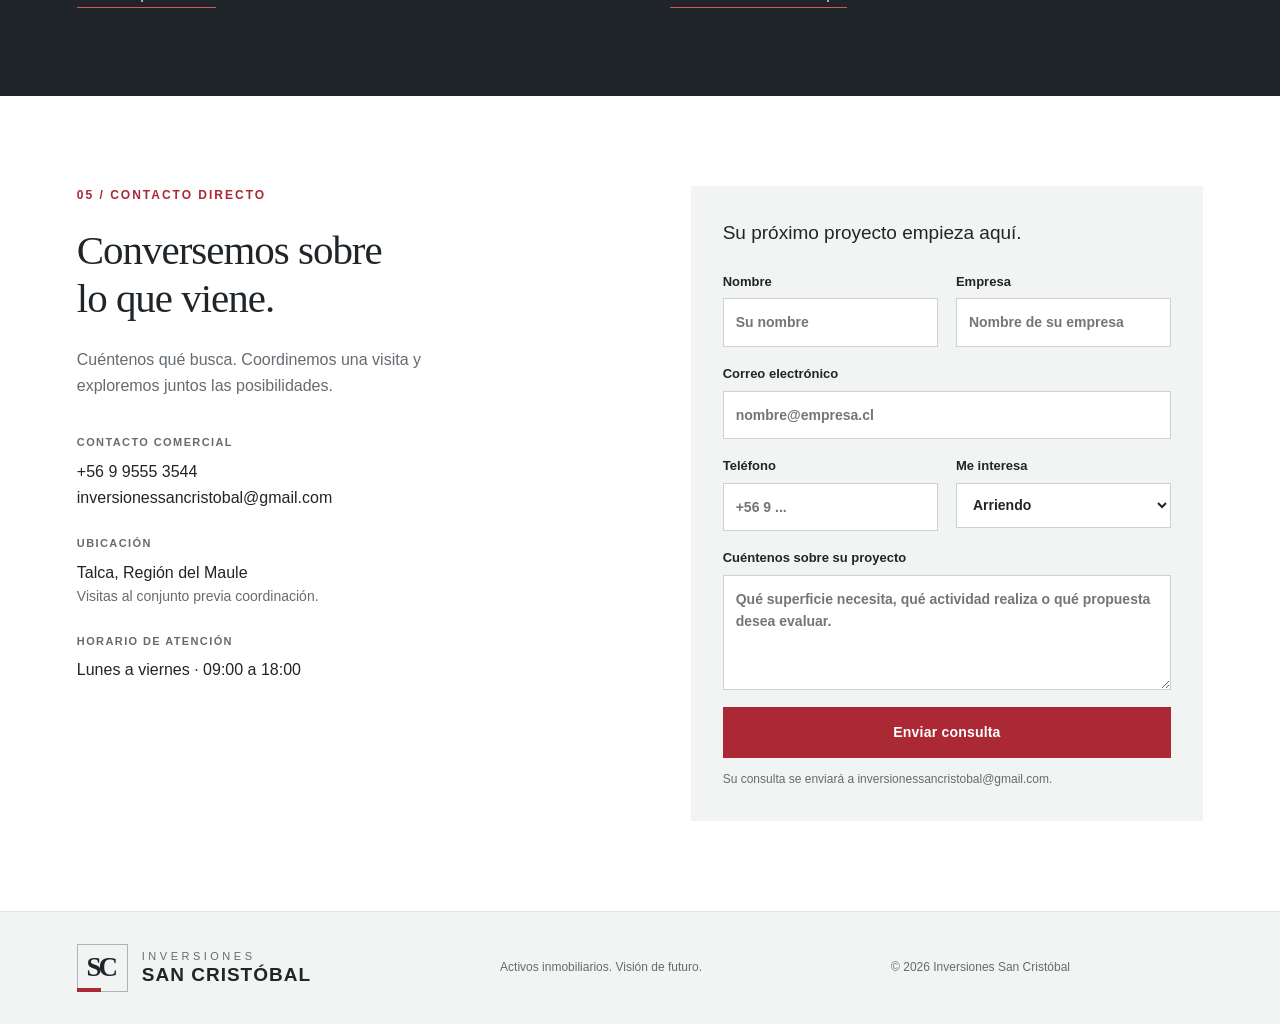
==== commit 9e187bd6: "Personalizar consulta de WhatsApp según Bodegas o Coworking" ====
--- a/bodegas.html
+++ b/bodegas.html
@@ -13,5 +13,5 @@
 <footer><a class="brand" href="index.html"><span class="monogram" aria-hidden="true">SC<span></span></span><span class="brand-text"><small>INVERSIONES</small><strong>SAN CRISTÓBAL</strong></span></a><p>Activos inmobiliarios. Visión de futuro.</p><span>© 2026 Inversiones San Cristóbal</span></footer>
 <dialog id="lightbox" class="lightbox"><button class="close" aria-label="Cerrar fotografía">×</button><img alt=""><button id="prev" class="lightbox-arrow lightbox-prev" aria-label="Fotografía anterior">‹</button><button id="next" class="lightbox-arrow lightbox-next" aria-label="Fotografía siguiente">›</button><div class="lightbox-bar"><p aria-live="polite"></p></div><span class="swipe-hint">Deslice hacia los lados para ver más fotografías</span></dialog>
 
-<div class="floating-actions"><button type="button" class="scroll-top" id="scroll-top" aria-label="Volver arriba" hidden><span aria-hidden="true">↑</span></button><a class="whatsapp-fixed" href="https://wa.me/56995553544?text=Hola%2C%20quisiera%20informaci%C3%B3n%20sobre%20Inversiones%20San%20Crist%C3%B3bal." target="_blank" rel="noopener noreferrer" aria-label="Consultar por WhatsApp"><svg viewBox="0 0 32 32" aria-hidden="true" focusable="false"><path fill="currentColor" d="M16 3a13 13 0 0 0-11.2 19.6L3 29l6.6-1.7A13 13 0 1 0 16 3Zm0 23.6a10.5 10.5 0 0 1-5.4-1.5l-.4-.2-3.9 1 1-3.8-.2-.4A10.6 10.6 0 1 1 16 26.6Z"/><path fill="currentColor" d="M12.2 9.6c-.3-.6-.5-.6-.8-.6h-.7c-.3 0-.6.1-.8.4-.8.8-1.2 1.8-1.1 2.9 0 1.7 1.3 3.4 1.5 3.6.2.2 2.6 4 6.3 5.4 3 1.1 3.7.8 4.4.7.7-.1 2.1-.9 2.4-1.7.3-.9.3-1.6.2-1.7-.1-.2-.3-.3-.7-.5l-2.8-1.3c-.4-.1-.6-.2-.9.2l-1.2 1.4c-.2.2-.4.3-.8.1a10.4 10.4 0 0 1-3-1.8 11.6 11.6 0 0 1-2-2.5c-.2-.4 0-.5.1-.7l.6-.7.4-.6c.1-.2 0-.5 0-.7l-1.1-2.6Z"/></svg><span>WhatsApp</span></a></div><script src="app.js?v=20261021-contacto"></script></body></html>
+<div class="floating-actions"><button type="button" class="scroll-top" id="scroll-top" aria-label="Volver arriba" hidden><span aria-hidden="true">↑</span></button><a class="whatsapp-fixed" href="https://wa.me/56995553544?text=Hola%2C%20quisiera%20informaci%C3%B3n%20sobre%20las%20bodegas%20de%20Inversiones%20San%20Crist%C3%B3bal." target="_blank" rel="noopener noreferrer" aria-label="Consultar por WhatsApp sobre las bodegas"><svg viewBox="0 0 32 32" aria-hidden="true" focusable="false"><path fill="currentColor" d="M16 3a13 13 0 0 0-11.2 19.6L3 29l6.6-1.7A13 13 0 1 0 16 3Zm0 23.6a10.5 10.5 0 0 1-5.4-1.5l-.4-.2-3.9 1 1-3.8-.2-.4A10.6 10.6 0 1 1 16 26.6Z"/><path fill="currentColor" d="M12.2 9.6c-.3-.6-.5-.6-.8-.6h-.7c-.3 0-.6.1-.8.4-.8.8-1.2 1.8-1.1 2.9 0 1.7 1.3 3.4 1.5 3.6.2.2 2.6 4 6.3 5.4 3 1.1 3.7.8 4.4.7.7-.1 2.1-.9 2.4-1.7.3-.9.3-1.6.2-1.7-.1-.2-.3-.3-.7-.5l-2.8-1.3c-.4-.1-.6-.2-.9.2l-1.2 1.4c-.2.2-.4.3-.8.1a10.4 10.4 0 0 1-3-1.8 11.6 11.6 0 0 1-2-2.5c-.2-.4 0-.5.1-.7l.6-.7.4-.6c.1-.2 0-.5 0-.7l-1.1-2.6Z"/></svg><span>WhatsApp</span></a></div><script src="app.js?v=20261021-contacto"></script></body></html>
 
--- a/style.css
+++ b/style.css
@@ -33,5 +33,8 @@
 .form-trap{position:absolute;width:1px;height:1px;overflow:hidden;clip-path:inset(50%);white-space:nowrap}
 .form-status{margin-top:15px;font-size:14px;overflow-wrap:anywhere}.form-status:empty{display:none}.form-status[data-state="error"]{color:#9b202c}.form-status[data-state="success"]{color:#146c3b}
 form button:disabled{opacity:.65;cursor:wait}
-footer{padding-bottom:110px}
+/* Reserve horizontal space for the fixed actions instead of a tall empty footer. */
+footer{padding-right:210px}
+.portal-footer{padding-top:22px;padding-bottom:22px}
+@media(max-width:700px){footer{padding-right:88px}.portal-footer{padding:22px 88px 22px 6%;align-items:flex-start;text-align:left}}
 @media(max-width:700px){.whatsapp-fixed{width:54px;padding:0}.whatsapp-fixed span{display:none}.floating-actions{right:max(16px,env(safe-area-inset-right))}.contact-details strong{max-width:100%;font-size:16px}}
